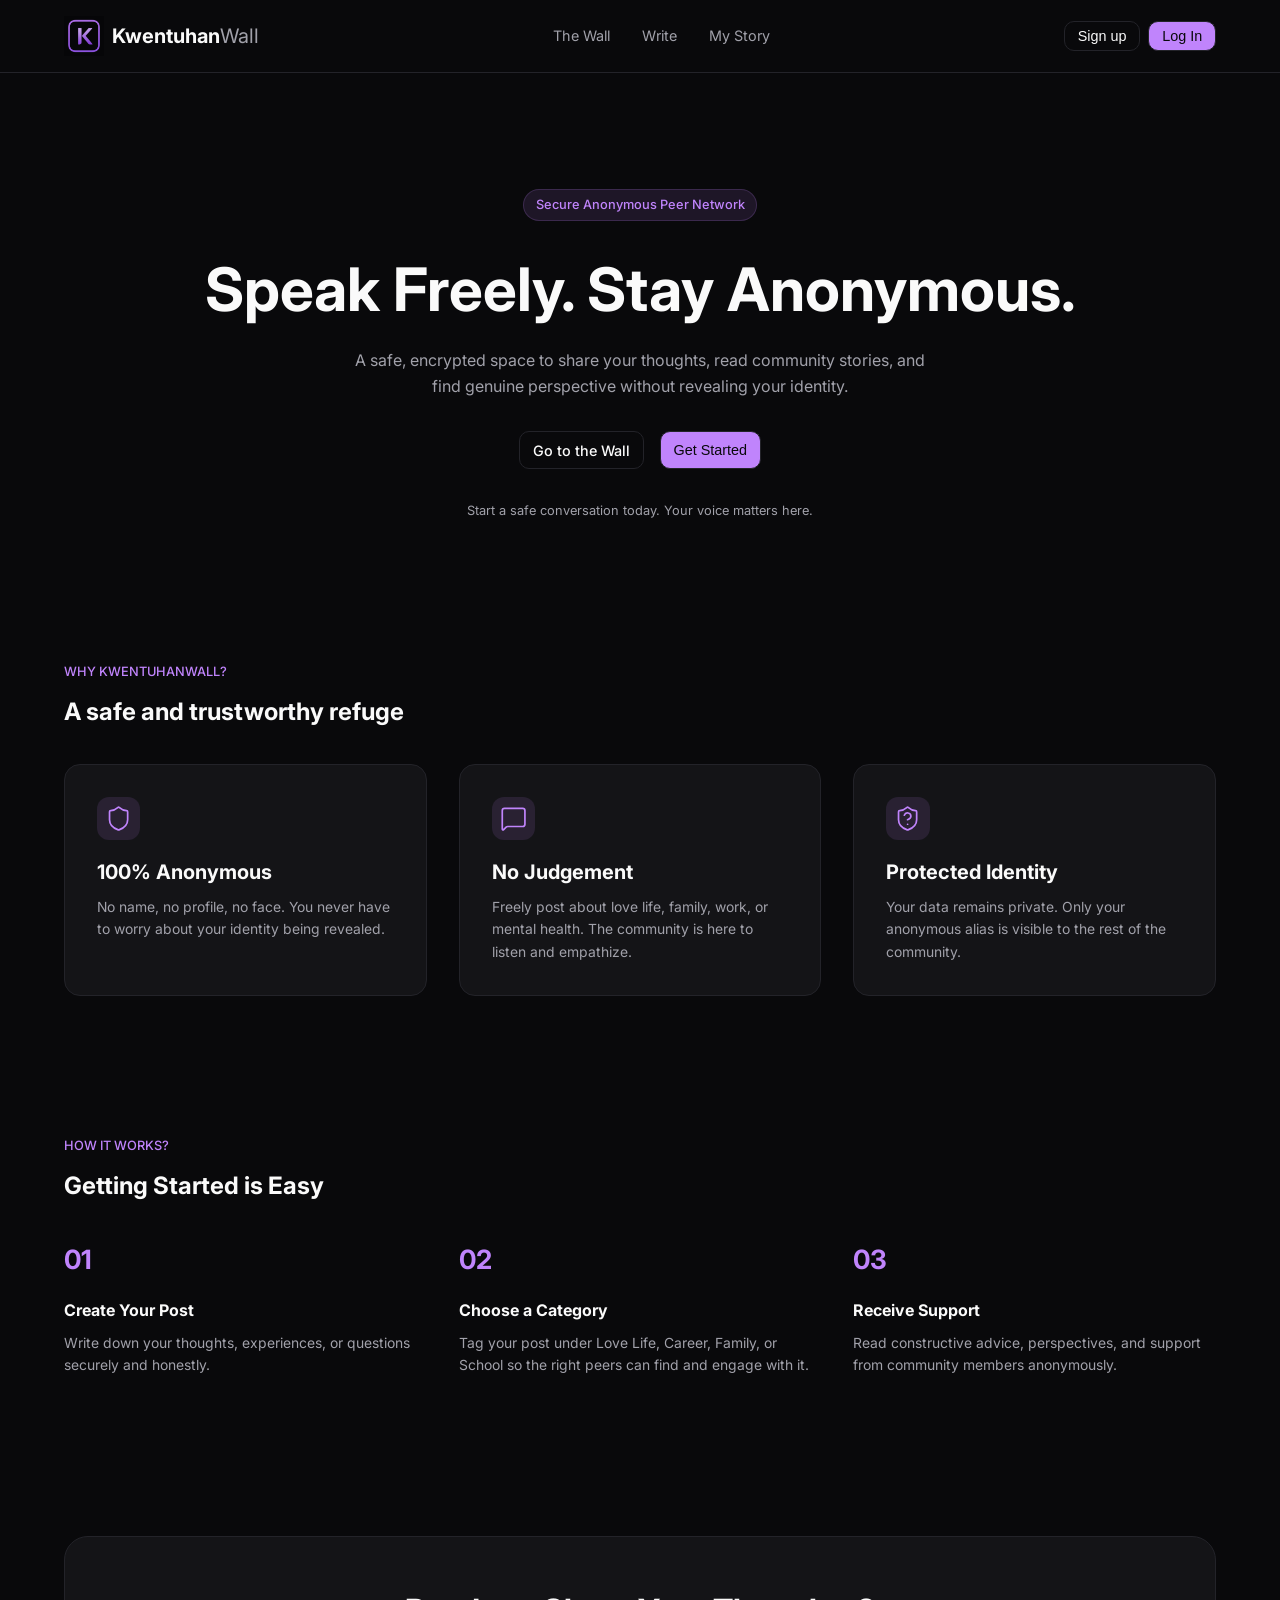
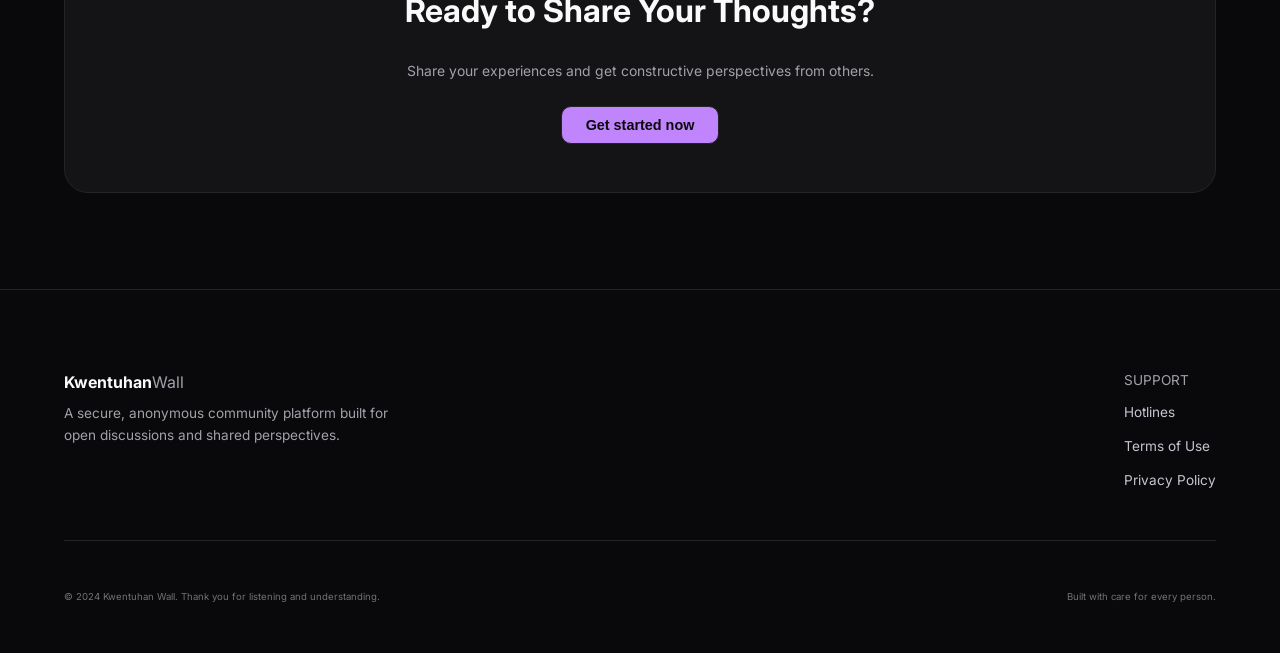
==== index.html @ 08601512 "Re-styling login social container" ====
<!DOCTYPE html>
<html lang="en">
<head>
    <meta charset="UTF-8">
    <meta name="viewport" content="width=device-width, initial-scale=1.0">
    <title>KwentuhanWall</title>
    <link rel="stylesheet" href="style.css">
    <link rel="preconnect" href="https://fonts.googleapis.com">
    <link rel="preconnect" href="https://fonts.gstatic.com" crossorigin>
    <link href="https://fonts.googleapis.com/css2?family=Inter:wght@400;700&display=swap" rel="stylesheet">
    <link rel5="stylesheet" href="https://cdnjs.cloudflare.com/ajax/libs/font-awesome/6.4.0/css/all.min.css">
</head>

<body>
    <header>

        <div class="Logo-name">
            <img src="Kwentuhanwall_logo.png" alt="KwentuhanWall Logo" class="logo">

            <h1 class="name">Kwentuhan<p class="lighten">Wall</p></h1>
        </div>

        <nav class="nav-links">
            <ul>
                <li><a href="thewall.html">The Wall</a></li>
                <li><a href="write.html">Write</a></li>
                <li><a href="mystory.html">My Story</a></li>
            </ul>
        </nav>

        <div class="signup_login">
            <button class="btn-signup" id="openSignupModal">Sign up</button>
            <button class="btn-login open-modal-btn" id="openLoginModal">Log In</button>
        </div>

    </header>

    <main>

        <article class="welcome-section">

            <div class="small-tagline">
                <p>Secure Anonymous Peer Network</p>
            </div>

            <div class="main-tagline">
                <h2>Speak Freely. Stay Anonymous.</h2>
            </div>

            <div class="subtitle">
                <p>A safe, encrypted space to share your thoughts, read community stories, and <br>find genuine perspective without revealing your identity.</p>
            </div>

            <div class="buttons">
                <a href="thewall.html" class="explore-btn">Go to the Wall</a>
                <button class="get-started-btn open-modal-btn" id="openGetStartedModal">Get Started</button>
            </div>

            <div class="sub-subtitle">
                <p>Start a safe conversation today. Your voice matters here.</p>
            </div>
        </article>

        <article class="why-section">

            <div class="why-title">
                <h3>WHY KWENTUHANWALL?</h3>
                <h4>A safe and trustworthy refuge</h4>
            </div>

            <div class="why-container">
                <div class="cards">
                    <div class="icon">
                        <svg xmlns="http://www.w3.org/2000/svg" width="36" height="36" viewBox="0 0 24 24" fill="none" stroke="#C084FC" stroke-width="1.5" stroke-linecap="round" stroke-linejoin="round" class="lucide lucide-shield-icon lucide-shield"><path d="M20 13c0 5-3.5 7.5-7.66 8.95a1 1 0 0 1-.67-.01C7.5 20.5 4 18 4 13V6a1 1 0 0 1 1-1c2 0 4.5-1.2 6.24-2.72a1.17 1.17 0 0 1 1.52 0C14.51 3.81 17 5 19 5a1 1 0 0 1 1 1z"/></svg>
                    </div>
                    <div class="content">
                        <h5>100% Anonymous</h5>
                        <p>No name, no profile, no face. You never have to worry about your identity being revealed.</p>
                    </div>
                </div>

                <div class="cards">
                    <div class="icon">
                        <svg xmlns="http://www.w3.org/2000/svg" width="36" height="36" viewBox="0 0 24 24" fill="none" stroke="#C084FC" stroke-width="1.5" stroke-linecap="round" stroke-linejoin="round" class="lucide lucide-message-square-icon lucide-message-square"><path d="M22 17a2 2 0 0 1-2 2H6.828a2 2 0 0 0-1.414.586l-2.202 2.202A.71.71 0 0 1 2 21.286V5a2 2 0 0 1 2-2h16a2 2 0 0 1 2 2z"/></svg>
                    </div>
                    <div class="content">
                        <h5>No Judgement</h5>
                        <p>Freely post about love life, family, work, or mental health. The community is here to listen and empathize.</p>
                    </div>
                </div>

                <div class="cards">
                    <div class="icon">
                        <svg xmlns="http://www.w3.org/2000/svg" width="36" height="36" viewBox="0 0 24 24" fill="none" stroke="#C084FC" stroke-width="1.5" stroke-linecap="round" stroke-linejoin="round" class="lucide lucide-shield-question-mark-icon lucide-shield-question-mark"><path d="M20 13c0 5-3.5 7.5-7.66 8.95a1 1 0 0 1-.67-.01C7.5 20.5 4 18 4 13V6a1 1 0 0 1 1-1c2 0 4.5-1.2 6.24-2.72a1.17 1.17 0 0 1 1.52 0C14.51 3.81 17 5 19 5a1 1 0 0 1 1 1z"/><path d="M9.1 9a3 3 0 0 1 5.82 1c0 2-3 3-3 3"/><path d="M12 17h.01"/></svg>
                    </div>
                    <div class="content">
                        <h5>Protected Identity</h5>
                        <p>Your data remains private. Only your anonymous alias is visible to the rest of the community.</p>
                    </div>
                </div>
            </div>
        </article>

        <article class="how-section">

            <div class="how-title">
                <h3>HOW IT WORKS?</h3>
                <h4>Getting Started is Easy</h4>
            </div>

            <div class="how-container">

                <div class="how-cards">
                    <div class="number">
                        <h5>01</h5>
                    </div>
                    <div class="content">
                        <h5>Create Your Post</h5>
                        <p>Write down your thoughts, experiences, or questions securely and honestly.</p>
                    </div>
                </div>

                <div class="how-cards">
                    <div class="number">
                        <h5>02</h5>
                    </div>
                    <div class="content">
                        <h5>Choose a Category</h5>
                        <p>Tag your post under Love Life, Career, Family, or School so the right peers can find and engage with it.</p>
                    </div>
                </div>

                <div class="how-cards">
                    <div class="number">
                        <h5>03</h5>
                    </div>
                    <div class="content">
                        <h5>Receive Support</h5>
                        <p>Read constructive advice, perspectives, and support from community members anonymously.</p>
                    </div>
                </div>

            </div>

        </article>

        <article class="ready-section">

            <div class="ready-container">
                <div class="ready-content">
                    <h4>Ready to Share Your Thoughts?</h4>

                    <p>Share your experiences and get constructive perspectives from others.</p>

                    <div class="start-btn">
                        <button class="get-started-now-btn open-modal-btn">Get started now</button>
                    </div>
                </div>
            </div>
        </article>

    </main>

    <footer>
        <div class="footer-container">
            <div class="top-content-footer">

                <div class="title-footer">
                    
                    <h5 class="name">Kwentuhan<p class="lighten">Wall</p></h5>
                    <p>A secure, anonymous community platform built for open discussions and shared perspectives.</p>

                </div>

                <div class="links-footer">

                    <p>SUPPORT</p>

                    <ul>
                        <li><a href="hotlines.html">Hotlines</a></li>
                        <li><a href="terms.html">Terms of Use</a></li>
                        <li><a href="privacy.html">Privacy Policy</a></li>
                    </ul>

                </div>
            </div>

            <div class="bottom-content-footer">
                <p>&copy; 2024 Kwentuhan Wall. Thank you for listening and understanding.</p>
                <p>Built with care for every person.</p>
            </div>

        </div>
    </footer>

    <!-- Login Modal -->
    <div class="modal-overlay" id="loginModal">
        <div class="modal-content">
            <button class="close-btn" id="closeModalBtn">&times;</button>

            <div class="top-content">
                <img src="Kwentuhanwall_logo.png" alt="KwentuhanWall Logo" class="kwentuhan-logo">
                <h4>Sign In to KwentuhanWall</h4>
                <p>Sign in securely to manage your posts and connect with peers.</p>
            </div>

            <div class="input-buttons">
                <div class="email">
                    <h5>EMAIL ADDRESS</h5>
                    <svg xmlns="http://www.w3.org/2000/svg" width="24" height="24" viewBox="0 0 24 24" fill="none" stroke="#52525B" stroke-width="2" stroke-linecap="round" stroke-linejoin="round" class="lucide lucide-mail-icon lucide-mail"><path d="m22 7-8.991 5.727a2 2 0 0 1-2.009 0L2 7"/><rect x="2" y="4" width="20" height="16" rx="2"/></svg>
                    <input type="email" name="Email address" id="emailInput" placeholder="example@gmail.com" required>
                </div>
            
                <div class="password">
                    <h5>PASSWORD</h5>
                    <svg xmlns="http://www.w3.org/2000/svg" width="24" height="24" viewBox="0 0 24 24" fill="none" stroke="#52525B" stroke-width="2" stroke-linecap="round" stroke-linejoin="round" class="lucide lucide-lock-keyhole-icon lucide-lock-keyhole"><circle cx="12" cy="16" r="1"/><rect x="3" y="10" width="18" height="12" rx="2"/><path d="M7 10V7a5 5 0 0 1 10 0v3"/></svg>
                    <input type="password" name="Password" id="passwordInput" placeholder="••••••••" required>
                
                    <button type="button" class="toggle-password" id="togglePasswordBtn" aria-label="Show password">
                        <svg id="eyeOffIcon" xmlns="http://www.w3.org/2000/svg" width="24" height="24" viewBox="0 0 24 24" fill="none" stroke="#52525B" stroke-width="2" stroke-linecap="round" stroke-linejoin="round" class="lucide lucide-eye-off-icon lucide-eye-off"><path d="M10.733 5.076a10.744 10.744 0 0 1 11.205 6.575 1 1 0 0 1 0 .696 10.747 10.747 0 0 1-1.444 2.49"/><path d="M14.084 14.158a3 3 0 0 1-4.242-4.242"/><path d="M17.479 17.499a10.75 10.75 0 0 1-15.417-5.151 1 1 0 0 1 0-.696 10.75 10.75 0 0 1 4.446-5.143"/><path d="m2 2 20 20"/></svg>
                    
                        <svg id="eyeIcon" xmlns="http://www.w3.org/2000/svg" width="24" height="24" viewBox="0 0 24 24" fill="none" stroke="#52525B" stroke-width="2" stroke-linecap="round" stroke-linejoin="round" class="lucide lucide-eye-icon lucide-eye"><path d="M2.062 12.348a1 1 0 0 1 0-.696 10.75 10.75 0 0 1 19.876 0 1 1 0 0 1 0 .696 10.75 10.75 0 0 1-19.876 0"/><circle cx="12" cy="12" r="3"/></svg>
                    </button>
                </div>

                <div class="forgot">
                    <a href="#" id="forgotPasswordLink">Forgot your password?</a>
                </div>
            </div>

            <div class="login-buttons">
                <div class="login_btn">
                    <a href="home.html" id="loginSubmitBtn">Log In</a>
                </div>

                <div class="divider">
                    <div class="line"></div>
                    <span class="or-text">or</span>
                    <div class="line"></div>
                </div>

                <div class="social-login-container">
                    <!-- Google login-->
                    <div class="google_btn">
                        <script src="https://accounts.google.com/gsi/client" async defer></script>
                        <div id="g_id_onload"
                            data-client-id="YOUR_GOOGLE_CLIENT_ID"
                            data-callback="handleCredentialResponse"
                            data-auto-prompt="false">
                        </div>
                        <div class="google-btn-wrapper">
                            <div class="g_id_signin"
                                data-type="standard"
                                data-shape="rectangular"
                                data-theme="outline"
                                data-text="sign_in_with"
                                data-size="large"
                                data-logo_alignment="left">
                            </div>
                        </div>
                    </div>
                    
                    <!-- FB login-->
                    <button class="fb-login-btn" id="fbLoginBtn">
                        <svg class="fb-icon" xmlns="http://www.w3.org/2000/svg" viewBox="0 0 24 24" width="18" height="18">
                            <path fill="#ffffff" d="M24 12.073c0-6.627-5.373-12-12-12s-12 5.373-12 12c0 5.99 4.388 10.954 10.125 11.854v-8.385H7.078v-3.47h3.047V9.43c0-3.007 1.792-4.669 4.533-4.669 1.312 0 2.686.235 2.686.235v2.953H15.83c-1.491 0-1.956.925-1.956 1.874v2.25h3.328l-.532 3.47h-2.796v8.385C19.612 23.027 24 18.062 24 12.073z"/>
                        </svg>
                        Sign in with Facebook
                    </button>
                </div>

                <div class="dont-have">
                    <p>Don't have an account?</p>
                    <a href="#" id="signUpLink">Sign up</a>
                </div>
            </div>

            <div class="footer">
                <div class="footer-content">
                    <svg xmlns="http://www.w3.org/2000/svg" width="24" height="24" viewBox="0 0 24 24" fill="none" stroke="#C084FC" stroke-width="2" stroke-linecap="round" stroke-linejoin="round" class="lucide lucide-shield-icon lucide-shield"><path d="M20 13c0 5-3.5 7.5-7.66 8.95a1 1 0 0 1-.67-.01C7.5 20.5 4 18 4 13V6a1 1 0 0 1 1-1c2 0 4.5-1.2 6.24-2.72a1.17 1.17 0 0 1 1.52 0C14.51 3.81 17 5 19 5a1 1 0 0 1 1 1z"/></svg>
                    <p>Secure and confidential login. Your real identity remains completely hidden.</p>
                </div>
            </div>
        </div>
    </div>
</body>

<script src="script.js"></script>
</html>
---- style.css ----
* {
    margin: 0;
    padding: 0;
    box-sizing: border-box;
    -webkit-tap-highlight-color: transparent;
}

body {
    font-family: Inter;
    background-color: #bfbfc7;
    color: #FAFAFA;
    line-height: 1.6;
}

header {
    background-color: #09090B;
    display: flex;
    justify-content: space-between;
    align-items: center;
    padding: 1rem 4rem;
    border-bottom: 1px solid #232329;

    /* Logo Styles */
    .Logo-name {
        display: flex;
        align-items: center;
        gap: 0.5rem;

        .logo {
            width: 40px;
            height: auto;
        }

        h1 {
            display: flex;
        }
        .name {
            font-size: 1.25rem;
            font-weight: 700;
            color: #FAFAFA;

            .lighten {
                color: #A1A1AA;
                font-weight: 400;
            }
        }
    }

    /* Navigation Styles */
    nav {
        ul {
            display: flex;
            gap: 2rem;
            list-style: none;

            li {
                a {
                    text-decoration: none;
                    color: #A1A1AA;
                    font-weight: 400;
                    font-size: 0.9rem;
                    transition: color 0.3s ease;

                    &:hover {
                        color: #ffffff;
                    }
                }
            }
        }
    }

    /* Signup/Login Button Styles */
    .signup_login {
        display: flex;
        gap: 0.5rem;

        .btn-signup {
            text-decoration: none;
            color: #FAFAFA;
            font-weight: 400;
            font-size: 0.9rem;
            background-color: #09090B;
            border: 1px solid #232329;
            padding: 0.4rem 0.8rem;
            border-radius: 10px;
            align-items: center;
            transition: background-color 0.3s ease, color 0.3s ease;

            &:hover {
                background-color: #23232976;
                color: #ffffff;
            }
        }

        .btn-login {
            text-decoration: none;
            color: #09090B;
            font-weight: 500;
            font-size: 0.9rem;
            background-color: #C084FC;
            border: 1px solid #232329;
            padding: 0.4rem 0.8rem;
            border-radius: 10px;
            transition: background-color 0.3s ease, color 0.3s ease;

            &:hover {
                background-color: #c084fccd;
            }
        }
    }

    /* Responsive Styles */
    @media (max-width: 768px) {
        flex-direction: row;
        align-items: center;
        justify-content: space-between;
        padding: 1.5rem 0.8rem;

        nav {
            ul {
                display: none;                
            }
        }

        .btn-signup {
            display: none;
        }
    }
}

main {
    background-color: #09090B;
    padding: 1rem 4rem;

    .welcome-section {
        display: flex;
        flex-direction: column;
        align-items: center;
        padding: 6.25rem 0 5rem 0;

        .small-tagline {
            font-size: 0.80rem;
            font-weight: 500;
            color: #C084FC;
            background-color: #c084fc1e;
            padding: 0.3rem 0.7rem;
            border-radius: 100px;
            border: 1px solid #c084fc2d;
            margin-bottom: 1.25rem;
        }

        .main-tagline {
            font-size: 2.5rem;
            font-weight: 700;
            color: #FAFAFA;
            text-align: center;
            margin-bottom: 0.7rem;
        }

        .subtitle {
            font-size: 1rem;
            font-weight: 400;
            color: #A1A1AA;
            text-align: center;
            margin-bottom: 2rem;
        }

        .buttons {
            display: flex;
            gap: 1rem;

            .explore-btn {
                text-decoration: none;
                color: #FAFAFA;
                font-weight: 500;
                font-size: 0.9rem;
                background-color: #09090B;
                border: 1px solid #232329;
                padding: 0.4rem 0.8rem;
                border-radius: 10px;
                align-items: center;
                transition: background-color 0.3s ease, color 0.3s ease;

                &:hover {
                    background-color: #23232976;
                    color: #ffffff;
                }
            }

            .get-started-btn {
                text-decoration: none;
                color: #09090B;
                font-weight: 500;
                font-size: 0.9rem;
                background-color: #C084FC;
                border: 1px solid #232329;
                padding: 0.4rem 0.8rem;
                border-radius: 10px;
                transition: background-color 0.3s ease, color 0.3s ease;

                &:hover {
                    background-color: #c084fccd;
                }
            }
        }

        .sub-subtitle {
            font-size: 0.8rem;
            font-weight: 400;
            color: #A1A1AA;
            text-align: center;
            margin-top: 2rem;
        }

        @media (max-width: 768px) {
        padding: 3rem 0rem;

        .main-tagline {
            font-size: 1.8rem; 
        }

        .subtitle {
            font-size: 0.9rem;
        }

        .buttons {
            flex-direction: column;
            width: 100%;
            
            .explore-btn, 
            .get-started-btn {
                width: 100%;
                text-align: center;
            }
        }
    }
    }

    .why-section {
        display: flex;
        flex-direction: column;
        gap: 2rem;
        padding: 3.75rem 0 5rem 0;

        .why-title {
            display: flex;
            flex-direction: column;
            align-items: flex-start;
            gap: 0.70rem;

            h3 {
                font-size: 0.80rem;
                font-weight: 500;
                color: #C084FC;
            }

            h4 {
                font-size: 1.5rem;
                font-weight: 700;
                color: #FAFAFA;
            }
        }

        .why-container {
            display: flex;
            flex-direction: row;
            gap: 2rem;

            .cards {
                display: flex;
                flex-direction: column;
                background-color: #141417;
                border: 1px solid #232329;
                padding: 2rem;
                border-radius: 16px;
                flex: 1;

                .icon {
                    width: 2.7rem;
                    height: auto;
                    margin-bottom: 1rem;
                    background-color: #c084fc1e;
                    display: flex;
                    align-items: center;
                    justify-content: center;
                    padding: 0.5rem;
                    border-radius: 12px;

                    svg {
                        width: 2rem;
                        height: auto;
                    }
                }
            }

            .cards:hover {
                border: 1px solid #c084fc4e;
            }

            .content {
                display: flex;
                flex-direction: column;
                gap: 0.5rem;

                h5 {
                    font-size: 1.25rem;
                    font-weight: 700;
                    color: #FAFAFA;
                }

                p {
                    font-size: 0.87rem;
                    font-weight: 400;
                    color: #A1A1AA;
                }
            }
        }

        @media (max-width: 768px) {
            padding: 2.5rem 0;

            .why-container {
                flex-direction: column;
                gap: 1.5rem;
            }
        }
    }

    .how-section {
        padding: 3.75rem 0 5rem 0;
        display: flex;
        flex-direction: column;
        gap: 2rem;

        .how-title {
            display: flex;
            flex-direction: column;
            align-items: flex-start;
            gap: 0.70rem;

            h3 {
                font-size: 0.80rem;
                font-weight: 500;
                color: #C084FC;
            }

            h4 {
                font-size: 1.5rem;
                font-weight: 700;
                color: #FAFAFA;
            }
        }

        .how-container {
            display: flex;
            flex-direction: row;
            gap: 2rem;

            .how-cards {
                display: flex;
                flex-direction: column;
                text-align: start;
                flex: 1;
                gap: 1rem;

                .number {
                    font-size: 2rem;
                    font-weight: 700;
                    color: #C084FC;
                    margin-bottom: 0.1rem;
                    text-align: start;
                }

                .content {
                    display: flex;
                    flex-direction: column;
                    gap: 0.5rem;
                    text-align: start;

                    h5 {
                        font-size: 1rem;
                        font-weight: 700;
                        color: #FAFAFA;
                    }

                    p {
                        font-size: 0.87rem;
                        font-weight: 400;
                        color: #A1A1AA;
                    }
                }
            }
        }

        @media (max-width: 768px) {
            padding: 2.5rem 0;

            .how-container {
                flex-direction: column;
                gap: 1.5rem;

                .how-cards {
                    border-bottom: 1px solid #232329;
                    padding-bottom: 1rem;
                }
            }
        }
    }

    .ready-section {
        padding: 5rem 0 5rem 0;

        .ready-container {
            background-color: #141417;
            padding: 3rem;
            border: 1px solid #232329;
            border-radius: 24px;

            .ready-content {
                display: flex;
                flex-direction: column;
                gap: 1.5rem;
                align-items: center;
                justify-content: center;

                h4 {
                    font-size: 2rem;
                    font-weight: 700;
                    color: #FAFAFA;
                }

                p {
                    font-size: 0.87rem;
                    font-weight: 400;
                    color: #A1A1AA;
                    text-align: center;
                }

                .get-started-now-btn {
                    text-decoration: none;
                    color: #09090B;
                    font-weight: 550;
                    font-size: 0.9rem;
                    background-color: #C084FC;
                    border: 1px solid #232329;
                    padding: 0.6rem 1.5rem;
                    border-radius: 10px;
                    transition: background-color 0.3s ease, color 0.3s ease;

                    &:hover {
                        background-color: #c084fccd;
                    }
                }
            }
        }

        @media (max-width: 768px) {
            padding: 2rem 0;

            .ready-container {
                padding: 2rem;
                text-align: center;

                .ready-content {
                    h4 {
                        font-size: 1.5rem;
                    }

                    p {
                        font-size: 0.8rem;
                    }
                }
            }
        }
    }

    @media (max-width: 768px) {
        padding: 2rem 2rem;
    }
}

footer {
    background-color: #09090B;
    padding: 5rem 4rem 3rem 4rem;
    border-top: 1px solid #232329;

    .footer-container {
        display: flex;
        flex-direction: column;
        gap: 3rem;

        .top-content-footer {
            display: flex;
            flex-direction: row;
            justify-content: space-between;
            align-items: top;
            border-bottom: 1px solid #232329;
            padding: 0 0 3rem 0;

            .title-footer {
                display: flex;
                flex-direction: column;
                gap: 0.5rem;
                width: 30%;

                h5 {
                    font-size: 1rem;
                    font-weight: 700;
                    color: #FAFAFA;
                    display: flex;

                    p {
                        font-size: 1rem;
                        font-weight: 400;
                        color: #A1A1AA;
                    }
                }

                p {
                    color: #A1A1AA;
                    font-size: 0.85rem;
                }
            }

            .links-footer {
                display: flex;
                flex-direction: column;
                gap: 0.5rem;
                align-items: start;

                p {
                    color: #A1A1AA;
                    font-size: 0.85rem;
                    font-weight: 400;
                }

                ul {
                    display: flex;
                    flex-direction: column;
                    gap: 0.5rem;
                    list-style: none;

                    li {
                        a {
                            text-decoration: none;
                            color: #c5c5d2;
                            font-size: 0.85rem;
                        }
                    }
                }
            }
        }

        .bottom-content-footer {
            display: flex;
            flex-direction: row;
            justify-content: space-between;

            p {
                color: #a1a1aaae;
                font-size: 0.60rem;
            }
        }

        @media (max-width: 768px) {
            .top-content-footer {
                display: flex;
                flex-direction: column;
                gap: 2rem;

                .title-footer {
                    width: 100%;
                }
            }

            .bottom-content-footer {
                display: flex;
                flex-direction: column;
                align-items: center;
                gap: 8px;

                p {
                    align-items: center;
                    font-size: 0.50rem;
                }
            }
        }
    }

    @media (max-width: 768px) {
        padding: 3rem 2rem;
    }
}

/* Modal Overlay Background */
.modal-overlay {
    position: fixed;
    top: 0;
    left: 0;
    width: 100%;
    height: 100%;
    background-color: rgba(0, 0, 0, 0.75);
    display: none;
    justify-content: center;
    align-items: center;
    z-index: 1000;
    font-family: 'Inter', sans-serif, system-ui;
    padding: 16px;
    box-sizing: border-box;
}

/* Main Modal Content Box */
.modal-content {
    background-color: #121214;
    border: 1px solid #27272a;
    width: 100%;
    max-width: 440px;
    padding: 32px;
    border-radius: 16px;
    position: relative;
    box-shadow: 0 20px 25px -5px rgba(0, 0, 0, 0.5), 0 10px 10px -5px rgba(0, 0, 0, 0.4);
    color: #f4f4f5;
    box-sizing: border-box;
    max-height: 95vh;
    overflow-y: auto;
}

/* Close Button */
.close-btn {
    position: absolute;
    top: 20px;
    right: 20px;
    background: transparent;
    border: none;
    color: #a1a1aa;
    font-size: 24px;
    cursor: pointer;
    transition: color 0.2s ease;
}

.close-btn:hover {
    color: #ffffff;
}

/* Top Content (Logo & Headings) */
.top-content {
    text-align: center;
    margin-bottom: 24px;
}

.kwentuhan-logo {
    width: 48px;
    height: 48px;
    object-fit: contain;
    margin-bottom: 16px;
    border-radius: 10px;
}

.top-content h4 {
    font-size: 20px;
    font-weight: 600;
    color: #ffffff;
    margin-bottom: 8px;
}

.top-content p {
    font-size: 14px;
    color: #a1a1aa;
    line-height: 1.5;
}

/* Input Fields Section */
.input-buttons {
    display: flex;
    flex-direction: column;
    gap: 16px;
}

.email, .password {
    position: relative;
    display: flex;
    flex-direction: column;
    gap: 6px;
}

.email h5, .password h5 {
    font-size: 11px;
    font-weight: 600;
    letter-spacing: 0.05em;
    color: #a1a1aa;
}

.email svg, .password svg.lucide-lock-keyhole {
    position: absolute;
    left: 14px;
    top: 35px;
    width: 18px;
    height: 18px;
    color: #71717a;
}

.email input, .password input {
    width: 100%;
    background-color: #18181b;
    border: 1px solid #27272a;
    border-radius: 8px;
    padding: 12px 14px 12px 42px;
    font-size: 14px;
    color: #ffffff;
    outline: none;
    transition: border-color 0.2s ease; 
    box-sizing: border-box; 
}

.email input:focus, .password input:focus {
    border-color: #a855f7;
    box-shadow: 0 0 0 2px rgba(168, 85, 247, 0.2);
}

.email input::placeholder, .password input::placeholder {
    color: #52525b;
}

/* Toggle Password Visibility Button */
.toggle-password {
    position: absolute;
    right: 14px;
    top: 33px;
    background: transparent;
    border: none;
    cursor: pointer;
    color: #71717a;
    display: flex;
    align-items: center;
}

.toggle-password svg {
    width: 18px;
    height: 18px;
}

.lucide-eye {
    display: none;
}

/* Forgot Password Link */
.forgot {
    text-align: right;
    margin-top: -4px;
}

.forgot a {
    font-size: 13px;
    color: #c084fc;
    text-decoration: none;
    transition: color 0.2s ease;
}

.forgot a:hover {
    text-decoration: underline;
    color: #d8b4fe;
}

/* Login Buttons & Actions */
.login-buttons {
    margin-top: 24px;
    display: flex;
    flex-direction: column;
    gap: 16px;
}

.login_btn a {
    display: block;
    width: 100%;
    background: linear-gradient(135deg, #a855f7, #9333ea);
    color: #ffffff;
    text-align: center;
    padding: 12px;
    border-radius: 8px;
    font-weight: 600;
    font-size: 14px;
    text-decoration: none;
    transition: opacity 0.2s ease;
    box-sizing: border-box;
}

.login_btn a:hover {
    opacity: 0.9;
}

/* Divider Styling */
.divider {
    display: flex;
    align-items: center;
    gap: 12px;
    color: #52525b;
    font-size: 13px;
}

.line {
    flex: 1;
    height: 1px;
    background-color: #27272a;
}

/* Social Login Container */
.social-login-container {
    display: flex;
    gap: 10px;
    align-items: center;
    width: 100%;
    margin-top: 15px;
    margin-bottom: 15px;
    box-sizing: border-box;
}

.google_btn {
    display: flex;
    justify-content: center;
    width: 100%;
}

.google-btn-wrapper {
    width: 100% !important;
    max-width: 100% !important;
    display: flex !important;
    justify-content: center !important;
}

.g_id_signin {
    width: 100% !important;
}

.g_id_signin iframe {
    width: 100% !important;
}

.fb-login-btn {
    display: flex;
    align-items: center;
    justify-content: center;
    gap: 8px;
    width: 100% !important;
    height: 40px; 
    background-color: #1877f2;
    color: #ffffff;
    border: none;
    border-radius: 4px; 
    font-size: 14px;
    font-weight: 500;
    cursor: pointer;
    box-sizing: border-box;
}

.fb-login-btn:hover {
    background-color: #165fe5;
}

.fb-icon {
    width: 16px;
    height: 16px;
    fill: #ffffff;
    flex-shrink: 0;
}

/* Responsive para sa Mobile */
@media screen and (max-width: 576px) {
    .social-login-container {
        flex-direction: column !important;
        gap: 12px;
        width: 100% !important;
    }

    .social-login-container > * {
        width: 100% !important;
    }

    .google_btn, 
    .google-btn-wrapper, 
    .g_id_signin {
        width: 100% !important;
    }

    .fb-login-btn {
        width: 100% !important;
    }
}

/* Don't have an account text */
.dont-have {
    display: flex;
    justify-content: center;
    align-items: center;
    gap: 6px;
    font-size: 13px;
    color: #a1a1aa;
    margin-top: 4px;
}

.dont-have a {
    color: #c084fc;
    text-decoration: none;
    font-weight: 500;
}

.dont-have a:hover {
    text-decoration: underline;
}

/* Footer Security container */
.footer {
    margin-top: 24px;
    border-top: 1px solid #27272a;
    padding-top: 16px;
}

.footer-content {
    display: flex;
    align-items: flex-start;
    gap: 10px;
    background-color: #18181b;
    border: 1px solid #27272a;
    padding: 12px;
    border-radius: 8px;
}

.footer-content svg {
    flex-shrink: 0;
    width: 18px;
    height: 18px;
    margin-top: 7px;
}

.footer-content p {
    font-size: 12px;
    color: #a1a1aa;
    line-height: 1.4;
    margin: 0;
}

/* Media Queries para sa Mobile Modal Container */
@media screen and (max-width: 576px) {
    .modal-overlay {
        padding: 12px; 
    }

    .modal-content {
        width: 100% !important;
        max-width: 100% !important;
        margin: 0 auto;
        padding: 24px 20px;
    }
}
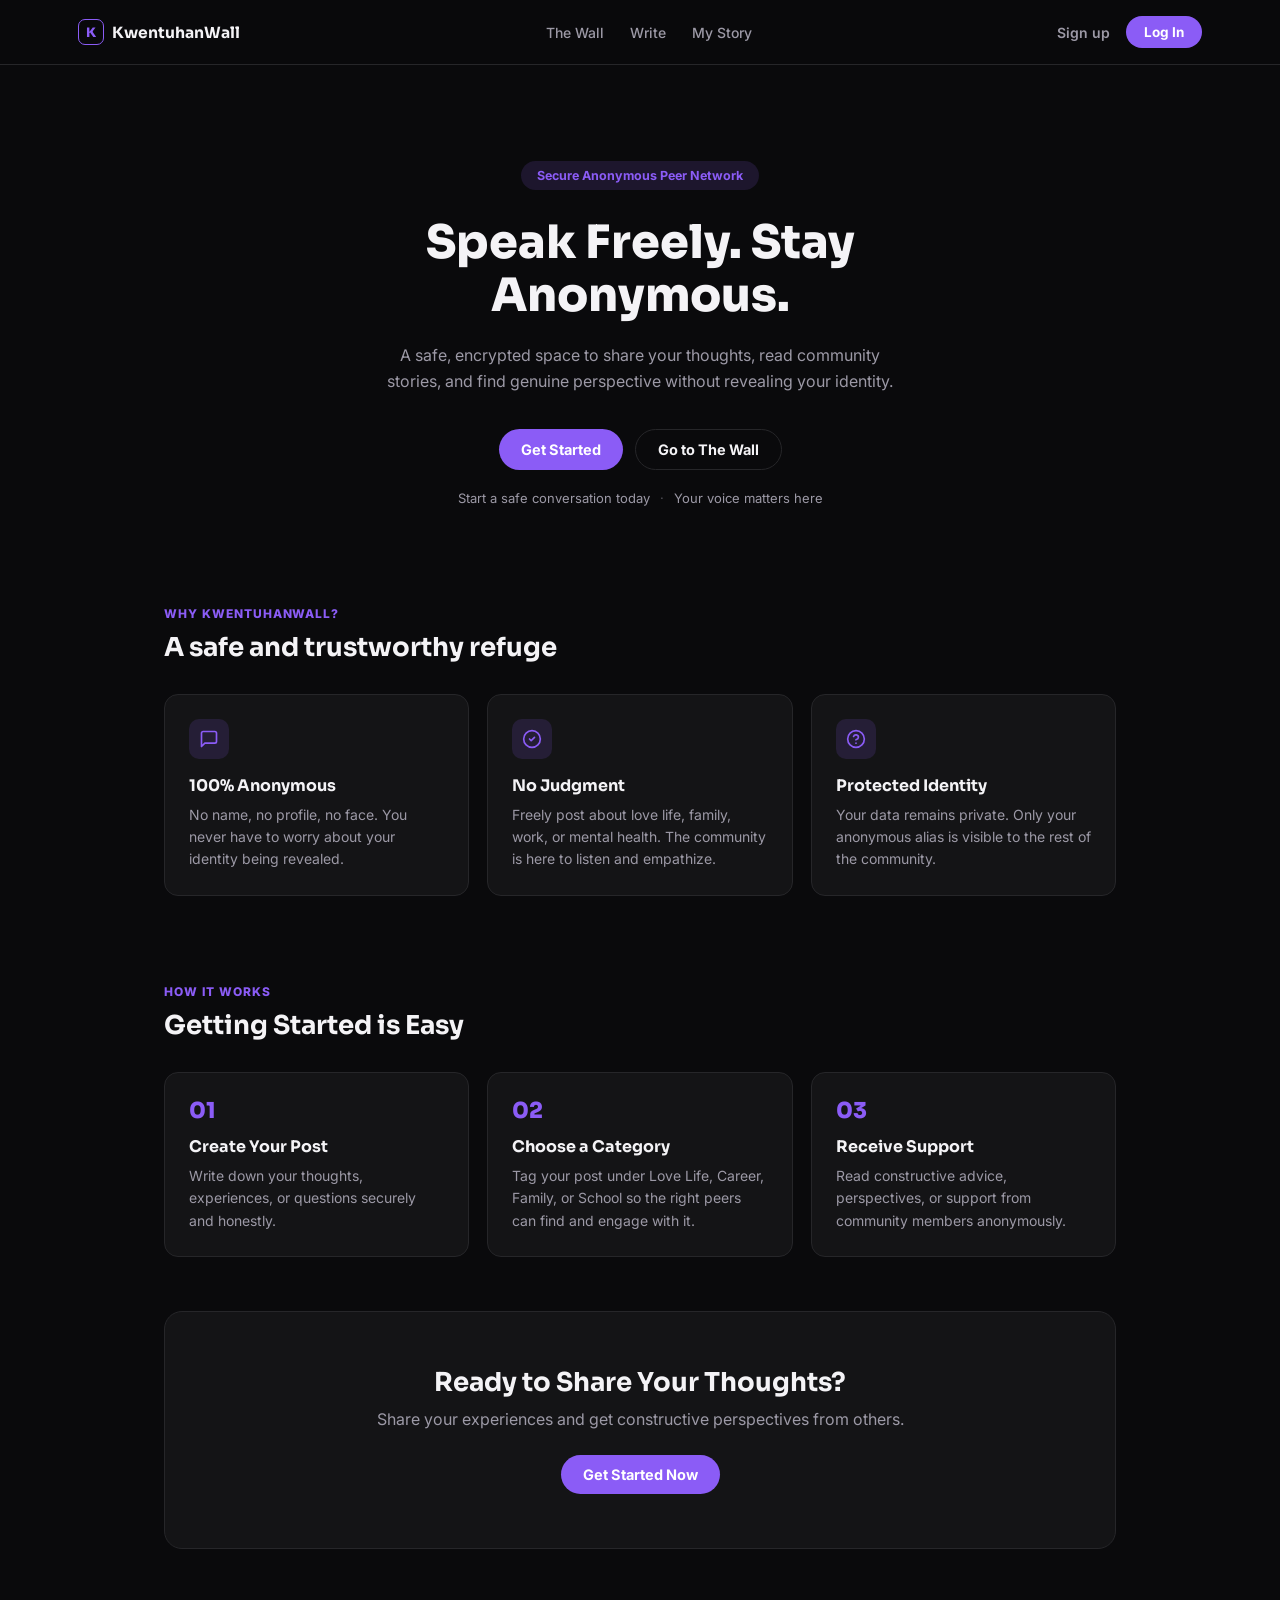
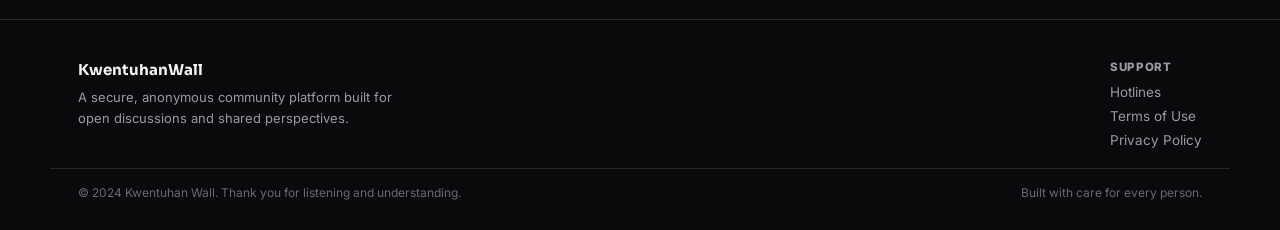
==== commit 2b531bcd: "new design" ====
--- a/index.html
+++ b/index.html
@@ -1,289 +1,147 @@
 <!DOCTYPE html>
 <html lang="en">
 <head>
-    <meta charset="UTF-8">
-    <meta name="viewport" content="width=device-width, initial-scale=1.0">
-    <title>KwentuhanWall</title>
-    <link rel="stylesheet" href="style.css">
-    <link rel="preconnect" href="https://fonts.googleapis.com">
-    <link rel="preconnect" href="https://fonts.gstatic.com" crossorigin>
-    <link href="https://fonts.googleapis.com/css2?family=Inter:wght@400;700&display=swap" rel="stylesheet">
-    <link rel5="stylesheet" href="https://cdnjs.cloudflare.com/ajax/libs/font-awesome/6.4.0/css/all.min.css">
+<meta charset="UTF-8" />
+<meta name="viewport" content="width=device-width, initial-scale=1.0" />
+<title>KwentuhanWall — Speak Freely. Stay Anonymous.</title>
+<link rel="stylesheet" href="style.css" />
+<link rel="preconnect" href="https://fonts.googleapis.com">
+<link href="https://fonts.googleapis.com/css2?family=Sora:wght@400;600;700;800&family=Inter:wght@400;500;600&display=swap" rel="stylesheet">
 </head>
+<body class="kw">
 
-<body>
-    <header>
+  <header class="kw-nav">
+    <div class="kw-nav-inner">
+      <div class="kw-logo">
+        <span class="kw-logo-mark">K</span>
+        <span>KwentuhanWall</span>
+      </div>
 
-        <div class="Logo-name">
-            <img src="Kwentuhanwall_logo.png" alt="KwentuhanWall Logo" class="logo">
+      <nav class="kw-nav-links">
+        <a href="#wall">The Wall</a>
+        <a href="#write">Write</a>
+        <a href="#mystory">My Story</a>
+      </nav>
 
-            <h1 class="name">Kwentuhan<p class="lighten">Wall</p></h1>
+      <div class="kw-nav-actions">
+        <a class="kw-textlink" href="#signup">Sign up</a>
+        <button class="kw-btn kw-btn-primary kw-btn-sm">Log In</button>
+      </div>
+
+      <button class="kw-burger" id="burgerBtn" aria-label="Menu" aria-expanded="false">
+        <svg id="iconMenu" width="22" height="22" viewBox="0 0 24 24" fill="none" stroke="currentColor" stroke-width="2" stroke-linecap="round" stroke-linejoin="round"><line x1="4" y1="7" x2="20" y2="7"/><line x1="4" y1="12" x2="20" y2="12"/><line x1="4" y1="17" x2="20" y2="17"/></svg>
+        <svg id="iconClose" width="22" height="22" viewBox="0 0 24 24" fill="none" stroke="currentColor" stroke-width="2" stroke-linecap="round" stroke-linejoin="round" style="display:none"><line x1="18" y1="6" x2="6" y2="18"/><line x1="6" y1="6" x2="18" y2="18"/></svg>
+      </button>
+    </div>
+
+    <div class="kw-mobile-menu" id="mobileMenu" hidden>
+      <a href="#wall">The Wall</a>
+      <a href="#write">Write</a>
+      <a href="#mystory">My Story</a>
+      <div class="kw-mobile-actions">
+        <button class="kw-btn kw-btn-outline" style="width:100%">Sign up</button>
+        <button class="kw-btn kw-btn-primary" style="width:100%">Log In</button>
+      </div>
+    </div>
+  </header>
+
+  <main>
+    <section class="kw-hero">
+      <span class="kw-pill">Secure Anonymous Peer Network</span>
+      <h1>Speak Freely. Stay Anonymous.</h1>
+      <p class="kw-hero-sub">
+        A safe, encrypted space to share your thoughts, read community stories, and find genuine
+        perspective without revealing your identity.
+      </p>
+      <div class="kw-hero-actions">
+        <button class="kw-btn kw-btn-primary">Get Started</button>
+        <button class="kw-btn kw-btn-outline">Go to The Wall</button>
+      </div>
+      <div class="kw-hero-meta">
+        <span>Start a safe conversation today</span>
+        <span class="kw-meta-dot">·</span>
+        <span>Your voice matters here</span>
+      </div>
+    </section>
+
+    <section class="kw-section">
+      <span class="kw-eyebrow">WHY KWENTUHANWALL?</span>
+      <h2>A safe and trustworthy refuge</h2>
+      <div class="kw-grid-3">
+        <div class="kw-card">
+          <div class="kw-card-icon">
+            <svg width="20" height="20" viewBox="0 0 24 24" fill="none" stroke="currentColor" stroke-width="2" stroke-linecap="round" stroke-linejoin="round"><path d="M21 15a2 2 0 0 1-2 2H7l-4 4V5a2 2 0 0 1 2-2h14a2 2 0 0 1 2 2z"/></svg>
+          </div>
+          <h3>100% Anonymous</h3>
+          <p>No name, no profile, no face. You never have to worry about your identity being revealed.</p>
         </div>
+        <div class="kw-card">
+          <div class="kw-card-icon">
+            <svg width="20" height="20" viewBox="0 0 24 24" fill="none" stroke="currentColor" stroke-width="2" stroke-linecap="round" stroke-linejoin="round"><path d="M9 12l2 2 4-4"/><circle cx="12" cy="12" r="10"/></svg>
+          </div>
+          <h3>No Judgment</h3>
+          <p>Freely post about love life, family, work, or mental health. The community is here to listen and empathize.</p>
+        </div>
+        <div class="kw-card">
+          <div class="kw-card-icon">
+            <svg width="20" height="20" viewBox="0 0 24 24" fill="none" stroke="currentColor" stroke-width="2" stroke-linecap="round" stroke-linejoin="round"><circle cx="12" cy="12" r="10"/><path d="M9.09 9a3 3 0 0 1 5.83 1c0 2-3 3-3 3"/><line x1="12" y1="17" x2="12.01" y2="17"/></svg>
+          </div>
+          <h3>Protected Identity</h3>
+          <p>Your data remains private. Only your anonymous alias is visible to the rest of the community.</p>
+        </div>
+      </div>
+    </section>
 
-        <nav class="nav-links">
-            <ul>
-                <li><a href="thewall.html">The Wall</a></li>
-                <li><a href="write.html">Write</a></li>
-                <li><a href="mystory.html">My Story</a></li>
-            </ul>
-        </nav>
+    <section class="kw-section">
+      <span class="kw-eyebrow">HOW IT WORKS</span>
+      <h2>Getting Started is Easy</h2>
+      <div class="kw-grid-3">
+        <div class="kw-card">
+          <div class="kw-step-num">01</div>
+          <h3>Create Your Post</h3>
+          <p>Write down your thoughts, experiences, or questions securely and honestly.</p>
+        </div>
+        <div class="kw-card">
+          <div class="kw-step-num">02</div>
+          <h3>Choose a Category</h3>
+          <p>Tag your post under Love Life, Career, Family, or School so the right peers can find and engage with it.</p>
+        </div>
+        <div class="kw-card">
+          <div class="kw-step-num">03</div>
+          <h3>Receive Support</h3>
+          <p>Read constructive advice, perspectives, or support from community members anonymously.</p>
+        </div>
+      </div>
+    </section>
 
-        <div class="signup_login">
-            <button class="btn-signup" id="openSignupModal">Sign up</button>
-            <button class="btn-login open-modal-btn" id="openLoginModal">Log In</button>
-        </div>
+    <section class="kw-cta-wrap">
+      <div class="kw-cta">
+        <h2>Ready to Share Your Thoughts?</h2>
+        <p>Share your experiences and get constructive perspectives from others.</p>
+        <button class="kw-btn kw-btn-primary">Get Started Now</button>
+      </div>
+    </section>
+  </main>
 
-    </header>
+  <footer class="kw-footer">
+    <div class="kw-footer-inner">
+      <div>
+        <div class="kw-footer-brand">KwentuhanWall</div>
+        <p>A secure, anonymous community platform built for open discussions and shared perspectives.</p>
+      </div>
+      <div class="kw-footer-links">
+        <span class="kw-footer-head">SUPPORT</span>
+        <a href="#hotlines">Hotlines</a>
+        <a href="#terms">Terms of Use</a>
+        <a href="#privacy">Privacy Policy</a>
+      </div>
+    </div>
+    <div class="kw-footer-bottom">
+      <span>© 2024 Kwentuhan Wall. Thank you for listening and understanding.</span>
+      <span>Built with care for every person.</span>
+    </div>
+  </footer>
 
-    <main>
-
-        <article class="welcome-section">
-
-            <div class="small-tagline">
-                <p>Secure Anonymous Peer Network</p>
-            </div>
-
-            <div class="main-tagline">
-                <h2>Speak Freely. Stay Anonymous.</h2>
-            </div>
-
-            <div class="subtitle">
-                <p>A safe, encrypted space to share your thoughts, read community stories, and <br>find genuine perspective without revealing your identity.</p>
-            </div>
-
-            <div class="buttons">
-                <a href="thewall.html" class="explore-btn">Go to the Wall</a>
-                <button class="get-started-btn open-modal-btn" id="openGetStartedModal">Get Started</button>
-            </div>
-
-            <div class="sub-subtitle">
-                <p>Start a safe conversation today. Your voice matters here.</p>
-            </div>
-        </article>
-
-        <article class="why-section">
-
-            <div class="why-title">
-                <h3>WHY KWENTUHANWALL?</h3>
-                <h4>A safe and trustworthy refuge</h4>
-            </div>
-
-            <div class="why-container">
-                <div class="cards">
-                    <div class="icon">
-                        <svg xmlns="http://www.w3.org/2000/svg" width="36" height="36" viewBox="0 0 24 24" fill="none" stroke="#C084FC" stroke-width="1.5" stroke-linecap="round" stroke-linejoin="round" class="lucide lucide-shield-icon lucide-shield"><path d="M20 13c0 5-3.5 7.5-7.66 8.95a1 1 0 0 1-.67-.01C7.5 20.5 4 18 4 13V6a1 1 0 0 1 1-1c2 0 4.5-1.2 6.24-2.72a1.17 1.17 0 0 1 1.52 0C14.51 3.81 17 5 19 5a1 1 0 0 1 1 1z"/></svg>
-                    </div>
-                    <div class="content">
-                        <h5>100% Anonymous</h5>
-                        <p>No name, no profile, no face. You never have to worry about your identity being revealed.</p>
-                    </div>
-                </div>
-
-                <div class="cards">
-                    <div class="icon">
-                        <svg xmlns="http://www.w3.org/2000/svg" width="36" height="36" viewBox="0 0 24 24" fill="none" stroke="#C084FC" stroke-width="1.5" stroke-linecap="round" stroke-linejoin="round" class="lucide lucide-message-square-icon lucide-message-square"><path d="M22 17a2 2 0 0 1-2 2H6.828a2 2 0 0 0-1.414.586l-2.202 2.202A.71.71 0 0 1 2 21.286V5a2 2 0 0 1 2-2h16a2 2 0 0 1 2 2z"/></svg>
-                    </div>
-                    <div class="content">
-                        <h5>No Judgement</h5>
-                        <p>Freely post about love life, family, work, or mental health. The community is here to listen and empathize.</p>
-                    </div>
-                </div>
-
-                <div class="cards">
-                    <div class="icon">
-                        <svg xmlns="http://www.w3.org/2000/svg" width="36" height="36" viewBox="0 0 24 24" fill="none" stroke="#C084FC" stroke-width="1.5" stroke-linecap="round" stroke-linejoin="round" class="lucide lucide-shield-question-mark-icon lucide-shield-question-mark"><path d="M20 13c0 5-3.5 7.5-7.66 8.95a1 1 0 0 1-.67-.01C7.5 20.5 4 18 4 13V6a1 1 0 0 1 1-1c2 0 4.5-1.2 6.24-2.72a1.17 1.17 0 0 1 1.52 0C14.51 3.81 17 5 19 5a1 1 0 0 1 1 1z"/><path d="M9.1 9a3 3 0 0 1 5.82 1c0 2-3 3-3 3"/><path d="M12 17h.01"/></svg>
-                    </div>
-                    <div class="content">
-                        <h5>Protected Identity</h5>
-                        <p>Your data remains private. Only your anonymous alias is visible to the rest of the community.</p>
-                    </div>
-                </div>
-            </div>
-        </article>
-
-        <article class="how-section">
-
-            <div class="how-title">
-                <h3>HOW IT WORKS?</h3>
-                <h4>Getting Started is Easy</h4>
-            </div>
-
-            <div class="how-container">
-
-                <div class="how-cards">
-                    <div class="number">
-                        <h5>01</h5>
-                    </div>
-                    <div class="content">
-                        <h5>Create Your Post</h5>
-                        <p>Write down your thoughts, experiences, or questions securely and honestly.</p>
-                    </div>
-                </div>
-
-                <div class="how-cards">
-                    <div class="number">
-                        <h5>02</h5>
-                    </div>
-                    <div class="content">
-                        <h5>Choose a Category</h5>
-                        <p>Tag your post under Love Life, Career, Family, or School so the right peers can find and engage with it.</p>
-                    </div>
-                </div>
-
-                <div class="how-cards">
-                    <div class="number">
-                        <h5>03</h5>
-                    </div>
-                    <div class="content">
-                        <h5>Receive Support</h5>
-                        <p>Read constructive advice, perspectives, and support from community members anonymously.</p>
-                    </div>
-                </div>
-
-            </div>
-
-        </article>
-
-        <article class="ready-section">
-
-            <div class="ready-container">
-                <div class="ready-content">
-                    <h4>Ready to Share Your Thoughts?</h4>
-
-                    <p>Share your experiences and get constructive perspectives from others.</p>
-
-                    <div class="start-btn">
-                        <button class="get-started-now-btn open-modal-btn">Get started now</button>
-                    </div>
-                </div>
-            </div>
-        </article>
-
-    </main>
-
-    <footer>
-        <div class="footer-container">
-            <div class="top-content-footer">
-
-                <div class="title-footer">
-                    
-                    <h5 class="name">Kwentuhan<p class="lighten">Wall</p></h5>
-                    <p>A secure, anonymous community platform built for open discussions and shared perspectives.</p>
-
-                </div>
-
-                <div class="links-footer">
-
-                    <p>SUPPORT</p>
-
-                    <ul>
-                        <li><a href="hotlines.html">Hotlines</a></li>
-                        <li><a href="terms.html">Terms of Use</a></li>
-                        <li><a href="privacy.html">Privacy Policy</a></li>
-                    </ul>
-
-                </div>
-            </div>
-
-            <div class="bottom-content-footer">
-                <p>&copy; 2024 Kwentuhan Wall. Thank you for listening and understanding.</p>
-                <p>Built with care for every person.</p>
-            </div>
-
-        </div>
-    </footer>
-
-    <!-- Login Modal -->
-    <div class="modal-overlay" id="loginModal">
-        <div class="modal-content">
-            <button class="close-btn" id="closeModalBtn">&times;</button>
-
-            <div class="top-content">
-                <img src="Kwentuhanwall_logo.png" alt="KwentuhanWall Logo" class="kwentuhan-logo">
-                <h4>Sign In to KwentuhanWall</h4>
-                <p>Sign in securely to manage your posts and connect with peers.</p>
-            </div>
-
-            <div class="input-buttons">
-                <div class="email">
-                    <h5>EMAIL ADDRESS</h5>
-                    <svg xmlns="http://www.w3.org/2000/svg" width="24" height="24" viewBox="0 0 24 24" fill="none" stroke="#52525B" stroke-width="2" stroke-linecap="round" stroke-linejoin="round" class="lucide lucide-mail-icon lucide-mail"><path d="m22 7-8.991 5.727a2 2 0 0 1-2.009 0L2 7"/><rect x="2" y="4" width="20" height="16" rx="2"/></svg>
-                    <input type="email" name="Email address" id="emailInput" placeholder="example@gmail.com" required>
-                </div>
-            
-                <div class="password">
-                    <h5>PASSWORD</h5>
-                    <svg xmlns="http://www.w3.org/2000/svg" width="24" height="24" viewBox="0 0 24 24" fill="none" stroke="#52525B" stroke-width="2" stroke-linecap="round" stroke-linejoin="round" class="lucide lucide-lock-keyhole-icon lucide-lock-keyhole"><circle cx="12" cy="16" r="1"/><rect x="3" y="10" width="18" height="12" rx="2"/><path d="M7 10V7a5 5 0 0 1 10 0v3"/></svg>
-                    <input type="password" name="Password" id="passwordInput" placeholder="••••••••" required>
-                
-                    <button type="button" class="toggle-password" id="togglePasswordBtn" aria-label="Show password">
-                        <svg id="eyeOffIcon" xmlns="http://www.w3.org/2000/svg" width="24" height="24" viewBox="0 0 24 24" fill="none" stroke="#52525B" stroke-width="2" stroke-linecap="round" stroke-linejoin="round" class="lucide lucide-eye-off-icon lucide-eye-off"><path d="M10.733 5.076a10.744 10.744 0 0 1 11.205 6.575 1 1 0 0 1 0 .696 10.747 10.747 0 0 1-1.444 2.49"/><path d="M14.084 14.158a3 3 0 0 1-4.242-4.242"/><path d="M17.479 17.499a10.75 10.75 0 0 1-15.417-5.151 1 1 0 0 1 0-.696 10.75 10.75 0 0 1 4.446-5.143"/><path d="m2 2 20 20"/></svg>
-                    
-                        <svg id="eyeIcon" xmlns="http://www.w3.org/2000/svg" width="24" height="24" viewBox="0 0 24 24" fill="none" stroke="#52525B" stroke-width="2" stroke-linecap="round" stroke-linejoin="round" class="lucide lucide-eye-icon lucide-eye"><path d="M2.062 12.348a1 1 0 0 1 0-.696 10.75 10.75 0 0 1 19.876 0 1 1 0 0 1 0 .696 10.75 10.75 0 0 1-19.876 0"/><circle cx="12" cy="12" r="3"/></svg>
-                    </button>
-                </div>
-
-                <div class="forgot">
-                    <a href="#" id="forgotPasswordLink">Forgot your password?</a>
-                </div>
-            </div>
-
-            <div class="login-buttons">
-                <div class="login_btn">
-                    <a href="home.html" id="loginSubmitBtn">Log In</a>
-                </div>
-
-                <div class="divider">
-                    <div class="line"></div>
-                    <span class="or-text">or</span>
-                    <div class="line"></div>
-                </div>
-
-                <div class="social-login-container">
-                    <!-- Google login-->
-                    <div class="google_btn">
-                        <script src="https://accounts.google.com/gsi/client" async defer></script>
-                        <div id="g_id_onload"
-                            data-client-id="YOUR_GOOGLE_CLIENT_ID"
-                            data-callback="handleCredentialResponse"
-                            data-auto-prompt="false">
-                        </div>
-                        <div class="google-btn-wrapper">
-                            <div class="g_id_signin"
-                                data-type="standard"
-                                data-shape="rectangular"
-                                data-theme="outline"
-                                data-text="sign_in_with"
-                                data-size="large"
-                                data-logo_alignment="left">
-                            </div>
-                        </div>
-                    </div>
-                    
-                    <!-- FB login-->
-                    <button class="fb-login-btn" id="fbLoginBtn">
-                        <svg class="fb-icon" xmlns="http://www.w3.org/2000/svg" viewBox="0 0 24 24" width="18" height="18">
-                            <path fill="#ffffff" d="M24 12.073c0-6.627-5.373-12-12-12s-12 5.373-12 12c0 5.99 4.388 10.954 10.125 11.854v-8.385H7.078v-3.47h3.047V9.43c0-3.007 1.792-4.669 4.533-4.669 1.312 0 2.686.235 2.686.235v2.953H15.83c-1.491 0-1.956.925-1.956 1.874v2.25h3.328l-.532 3.47h-2.796v8.385C19.612 23.027 24 18.062 24 12.073z"/>
-                        </svg>
-                        Sign in with Facebook
-                    </button>
-                </div>
-
-                <div class="dont-have">
-                    <p>Don't have an account?</p>
-                    <a href="#" id="signUpLink">Sign up</a>
-                </div>
-            </div>
-
-            <div class="footer">
-                <div class="footer-content">
-                    <svg xmlns="http://www.w3.org/2000/svg" width="24" height="24" viewBox="0 0 24 24" fill="none" stroke="#C084FC" stroke-width="2" stroke-linecap="round" stroke-linejoin="round" class="lucide lucide-shield-icon lucide-shield"><path d="M20 13c0 5-3.5 7.5-7.66 8.95a1 1 0 0 1-.67-.01C7.5 20.5 4 18 4 13V6a1 1 0 0 1 1-1c2 0 4.5-1.2 6.24-2.72a1.17 1.17 0 0 1 1.52 0C14.51 3.81 17 5 19 5a1 1 0 0 1 1 1z"/></svg>
-                    <p>Secure and confidential login. Your real identity remains completely hidden.</p>
-                </div>
-            </div>
-        </div>
-    </div>
+  <script src="script.js"></script>
 </body>
-
-<script src="script.js"></script>
 </html>
--- a/style.css
+++ b/style.css
@@ -1,953 +1,134 @@
-* {
-    margin: 0;
-    padding: 0;
-    box-sizing: border-box;
-    -webkit-tap-highlight-color: transparent;
+.kw {
+  --bg: #0A0A0C;
+  --card: #141416;
+  --border: #262629;
+  --text: #F4F3F6;
+  --text-dim: #9C99A6;
+  --purple: #8B5CF6;
+  --purple-deep: #7440ED;
+  background: var(--bg);
+  color: var(--text);
+  font-family: 'Inter', sans-serif;
+  min-height: 100vh;
+  margin: 0;
+}
+.kw *, .kw *::before, .kw *::after { box-sizing: border-box; }
+.kw h1, .kw h2, .kw h3 { font-family: 'Sora', sans-serif; }
+
+/* NAV */
+.kw-nav {
+  position: sticky; top: 0; z-index: 30;
+  background: rgba(10,10,12,0.92);
+  -webkit-backdrop-filter: blur(8px);
+  backdrop-filter: blur(8px);
+  border-bottom: 1px solid var(--border);
+}
+.kw-nav-inner {
+  max-width: 1180px; margin: 0 auto;
+  display: flex; align-items: center; justify-content: space-between;
+  padding: 16px 28px; gap: 20px;
+}
+.kw-logo {
+  display: flex; align-items: center; gap: 8px;
+  font-family: 'Sora', sans-serif; font-weight: 700; font-size: 15.5px;
+}
+.kw-logo-mark {
+  width: 26px; height: 26px; border-radius: 7px;
+  border: 1.5px solid var(--purple); color: var(--purple);
+  display: flex; align-items: center; justify-content: center;
+  font-size: 13px; font-weight: 800;
+}
+.kw-nav-links { display: flex; gap: 26px; flex: 1; justify-content: center; }
+.kw-nav-links a { color: var(--text-dim); text-decoration: none; font-size: 14px; font-weight: 500; }
+.kw-nav-links a:hover { color: var(--text); }
+.kw-nav-actions { display: flex; align-items: center; gap: 16px; }
+.kw-textlink { color: var(--text-dim); text-decoration: none; font-size: 14px; font-weight: 600; }
+.kw-textlink:hover { color: var(--text); }
+
+.kw-burger {
+  display: none; background: none; border: none; color: var(--text);
+  cursor: pointer; padding: 4px;
+}
+.kw-mobile-menu {
+  display: flex; flex-direction: column; gap: 4px;
+  padding: 8px 20px 20px; border-top: 1px solid var(--border);
+}
+.kw-mobile-menu[hidden] { display: none; }
+.kw-mobile-menu a { color: var(--text-dim); text-decoration: none; font-size: 15px; font-weight: 600; padding: 10px 4px; }
+.kw-mobile-actions { display: flex; flex-direction: column; gap: 10px; margin-top: 10px; }
+
+/* BUTTONS */
+.kw-btn {
+  font-family: 'Inter', sans-serif; font-weight: 700; font-size: 14.5px;
+  padding: 11px 22px; border-radius: 999px; border: none; cursor: pointer; white-space: nowrap;
+}
+.kw-btn-sm { padding: 8px 18px; font-size: 13.5px; }
+.kw-btn-primary { background: var(--purple); color: #fff; }
+.kw-btn-primary:hover { background: var(--purple-deep); }
+.kw-btn-outline { background: transparent; color: var(--text); border: 1.5px solid var(--border); }
+.kw-btn-outline:hover { border-color: var(--purple); }
+
+/* HERO */
+.kw-hero { max-width: 700px; margin: 0 auto; text-align: center; padding: 96px 24px 56px; }
+.kw-pill {
+  display: inline-block; background: rgba(139,92,246,0.14); color: var(--purple);
+  font-size: 12.5px; font-weight: 700; padding: 7px 16px; border-radius: 999px; margin-bottom: 26px;
+}
+.kw-hero h1 { font-size: clamp(30px, 5.2vw, 46px); font-weight: 800; line-height: 1.15; margin: 0 0 20px; }
+.kw-hero-sub { color: var(--text-dim); font-size: 16px; line-height: 1.65; max-width: 520px; margin: 0 auto 34px; }
+.kw-hero-actions { display: flex; gap: 12px; justify-content: center; flex-wrap: wrap; margin-bottom: 20px; }
+.kw-hero-meta { display: flex; gap: 10px; justify-content: center; flex-wrap: wrap; font-size: 13px; color: var(--text-dim); }
+.kw-meta-dot { opacity: 0.5; }
+
+/* SECTIONS */
+.kw-section { max-width: 1000px; margin: 0 auto; padding: 44px 24px; }
+.kw-eyebrow { display: block; font-size: 12px; font-weight: 800; letter-spacing: 0.08em; color: var(--purple); margin-bottom: 10px; }
+.kw-section h2 { font-size: 26px; font-weight: 700; margin: 0 0 30px; }
+.kw-grid-3 { display: grid; grid-template-columns: repeat(3, 1fr); gap: 18px; }
+.kw-card { background: var(--card); border: 1px solid var(--border); border-radius: 14px; padding: 24px; }
+.kw-card-icon {
+  width: 40px; height: 40px; border-radius: 10px;
+  background: rgba(139,92,246,0.14); color: var(--purple);
+  display: flex; align-items: center; justify-content: center; margin-bottom: 16px;
+}
+.kw-card h3 { font-size: 16px; margin: 0 0 8px; }
+.kw-card p { font-size: 14px; color: var(--text-dim); line-height: 1.6; margin: 0; }
+.kw-step-num { font-family: 'Sora', sans-serif; font-size: 22px; font-weight: 800; color: var(--purple); margin-bottom: 12px; }
+
+/* CTA */
+.kw-cta-wrap { max-width: 1000px; margin: 10px auto 70px; padding: 0 24px; }
+.kw-cta { background: var(--card); border: 1px solid var(--border); border-radius: 18px; text-align: center; padding: 54px 30px; }
+.kw-cta h2 { font-size: 26px; margin: 0 0 10px; }
+.kw-cta p { color: var(--text-dim); margin: 0 0 26px; }
+
+/* FOOTER */
+.kw-footer { border-top: 1px solid var(--border); }
+.kw-footer-inner {
+  max-width: 1180px; margin: 0 auto; padding: 40px 28px 20px;
+  display: flex; flex-wrap: wrap; gap: 40px; justify-content: space-between;
+}
+.kw-footer-brand { font-family: 'Sora', sans-serif; font-weight: 700; margin-bottom: 8px; font-size: 15px; }
+.kw-footer-inner p { color: var(--text-dim); font-size: 13px; max-width: 340px; line-height: 1.6; margin: 0; }
+.kw-footer-links { display: flex; flex-direction: column; gap: 8px; }
+.kw-footer-head { color: var(--text-dim); font-size: 11.5px; font-weight: 800; letter-spacing: 0.06em; margin-bottom: 2px; }
+.kw-footer-links a { color: var(--text-dim); text-decoration: none; font-size: 13.5px; }
+.kw-footer-links a:hover { color: var(--text); }
+.kw-footer-bottom {
+  max-width: 1180px; margin: 0 auto; padding: 16px 28px 30px;
+  display: flex; flex-wrap: wrap; gap: 10px; justify-content: space-between;
+  font-size: 12px; color: #6b6873; border-top: 1px solid var(--border);
 }
 
-body {
-    font-family: Inter;
-    background-color: #bfbfc7;
-    color: #FAFAFA;
-    line-height: 1.6;
+/* RESPONSIVE */
+@media (max-width: 860px) {
+  .kw-nav-links, .kw-nav-actions { display: none; }
+  .kw-burger { display: block; }
+  .kw-grid-3 { grid-template-columns: 1fr; }
+  .kw-hero { padding: 64px 20px 44px; }
+  .kw-section { padding: 36px 20px; }
 }
-
-header {
-    background-color: #09090B;
-    display: flex;
-    justify-content: space-between;
-    align-items: center;
-    padding: 1rem 4rem;
-    border-bottom: 1px solid #232329;
-
-    /* Logo Styles */
-    .Logo-name {
-        display: flex;
-        align-items: center;
-        gap: 0.5rem;
-
-        .logo {
-            width: 40px;
-            height: auto;
-        }
-
-        h1 {
-            display: flex;
-        }
-        .name {
-            font-size: 1.25rem;
-            font-weight: 700;
-            color: #FAFAFA;
-
-            .lighten {
-                color: #A1A1AA;
-                font-weight: 400;
-            }
-        }
-    }
-
-    /* Navigation Styles */
-    nav {
-        ul {
-            display: flex;
-            gap: 2rem;
-            list-style: none;
-
-            li {
-                a {
-                    text-decoration: none;
-                    color: #A1A1AA;
-                    font-weight: 400;
-                    font-size: 0.9rem;
-                    transition: color 0.3s ease;
-
-                    &:hover {
-                        color: #ffffff;
-                    }
-                }
-            }
-        }
-    }
-
-    /* Signup/Login Button Styles */
-    .signup_login {
-        display: flex;
-        gap: 0.5rem;
-
-        .btn-signup {
-            text-decoration: none;
-            color: #FAFAFA;
-            font-weight: 400;
-            font-size: 0.9rem;
-            background-color: #09090B;
-            border: 1px solid #232329;
-            padding: 0.4rem 0.8rem;
-            border-radius: 10px;
-            align-items: center;
-            transition: background-color 0.3s ease, color 0.3s ease;
-
-            &:hover {
-                background-color: #23232976;
-                color: #ffffff;
-            }
-        }
-
-        .btn-login {
-            text-decoration: none;
-            color: #09090B;
-            font-weight: 500;
-            font-size: 0.9rem;
-            background-color: #C084FC;
-            border: 1px solid #232329;
-            padding: 0.4rem 0.8rem;
-            border-radius: 10px;
-            transition: background-color 0.3s ease, color 0.3s ease;
-
-            &:hover {
-                background-color: #c084fccd;
-            }
-        }
-    }
-
-    /* Responsive Styles */
-    @media (max-width: 768px) {
-        flex-direction: row;
-        align-items: center;
-        justify-content: space-between;
-        padding: 1.5rem 0.8rem;
-
-        nav {
-            ul {
-                display: none;                
-            }
-        }
-
-        .btn-signup {
-            display: none;
-        }
-    }
-}
-
-main {
-    background-color: #09090B;
-    padding: 1rem 4rem;
-
-    .welcome-section {
-        display: flex;
-        flex-direction: column;
-        align-items: center;
-        padding: 6.25rem 0 5rem 0;
-
-        .small-tagline {
-            font-size: 0.80rem;
-            font-weight: 500;
-            color: #C084FC;
-            background-color: #c084fc1e;
-            padding: 0.3rem 0.7rem;
-            border-radius: 100px;
-            border: 1px solid #c084fc2d;
-            margin-bottom: 1.25rem;
-        }
-
-        .main-tagline {
-            font-size: 2.5rem;
-            font-weight: 700;
-            color: #FAFAFA;
-            text-align: center;
-            margin-bottom: 0.7rem;
-        }
-
-        .subtitle {
-            font-size: 1rem;
-            font-weight: 400;
-            color: #A1A1AA;
-            text-align: center;
-            margin-bottom: 2rem;
-        }
-
-        .buttons {
-            display: flex;
-            gap: 1rem;
-
-            .explore-btn {
-                text-decoration: none;
-                color: #FAFAFA;
-                font-weight: 500;
-                font-size: 0.9rem;
-                background-color: #09090B;
-                border: 1px solid #232329;
-                padding: 0.4rem 0.8rem;
-                border-radius: 10px;
-                align-items: center;
-                transition: background-color 0.3s ease, color 0.3s ease;
-
-                &:hover {
-                    background-color: #23232976;
-                    color: #ffffff;
-                }
-            }
-
-            .get-started-btn {
-                text-decoration: none;
-                color: #09090B;
-                font-weight: 500;
-                font-size: 0.9rem;
-                background-color: #C084FC;
-                border: 1px solid #232329;
-                padding: 0.4rem 0.8rem;
-                border-radius: 10px;
-                transition: background-color 0.3s ease, color 0.3s ease;
-
-                &:hover {
-                    background-color: #c084fccd;
-                }
-            }
-        }
-
-        .sub-subtitle {
-            font-size: 0.8rem;
-            font-weight: 400;
-            color: #A1A1AA;
-            text-align: center;
-            margin-top: 2rem;
-        }
-
-        @media (max-width: 768px) {
-        padding: 3rem 0rem;
-
-        .main-tagline {
-            font-size: 1.8rem; 
-        }
-
-        .subtitle {
-            font-size: 0.9rem;
-        }
-
-        .buttons {
-            flex-direction: column;
-            width: 100%;
-            
-            .explore-btn, 
-            .get-started-btn {
-                width: 100%;
-                text-align: center;
-            }
-        }
-    }
-    }
-
-    .why-section {
-        display: flex;
-        flex-direction: column;
-        gap: 2rem;
-        padding: 3.75rem 0 5rem 0;
-
-        .why-title {
-            display: flex;
-            flex-direction: column;
-            align-items: flex-start;
-            gap: 0.70rem;
-
-            h3 {
-                font-size: 0.80rem;
-                font-weight: 500;
-                color: #C084FC;
-            }
-
-            h4 {
-                font-size: 1.5rem;
-                font-weight: 700;
-                color: #FAFAFA;
-            }
-        }
-
-        .why-container {
-            display: flex;
-            flex-direction: row;
-            gap: 2rem;
-
-            .cards {
-                display: flex;
-                flex-direction: column;
-                background-color: #141417;
-                border: 1px solid #232329;
-                padding: 2rem;
-                border-radius: 16px;
-                flex: 1;
-
-                .icon {
-                    width: 2.7rem;
-                    height: auto;
-                    margin-bottom: 1rem;
-                    background-color: #c084fc1e;
-                    display: flex;
-                    align-items: center;
-                    justify-content: center;
-                    padding: 0.5rem;
-                    border-radius: 12px;
-
-                    svg {
-                        width: 2rem;
-                        height: auto;
-                    }
-                }
-            }
-
-            .cards:hover {
-                border: 1px solid #c084fc4e;
-            }
-
-            .content {
-                display: flex;
-                flex-direction: column;
-                gap: 0.5rem;
-
-                h5 {
-                    font-size: 1.25rem;
-                    font-weight: 700;
-                    color: #FAFAFA;
-                }
-
-                p {
-                    font-size: 0.87rem;
-                    font-weight: 400;
-                    color: #A1A1AA;
-                }
-            }
-        }
-
-        @media (max-width: 768px) {
-            padding: 2.5rem 0;
-
-            .why-container {
-                flex-direction: column;
-                gap: 1.5rem;
-            }
-        }
-    }
-
-    .how-section {
-        padding: 3.75rem 0 5rem 0;
-        display: flex;
-        flex-direction: column;
-        gap: 2rem;
-
-        .how-title {
-            display: flex;
-            flex-direction: column;
-            align-items: flex-start;
-            gap: 0.70rem;
-
-            h3 {
-                font-size: 0.80rem;
-                font-weight: 500;
-                color: #C084FC;
-            }
-
-            h4 {
-                font-size: 1.5rem;
-                font-weight: 700;
-                color: #FAFAFA;
-            }
-        }
-
-        .how-container {
-            display: flex;
-            flex-direction: row;
-            gap: 2rem;
-
-            .how-cards {
-                display: flex;
-                flex-direction: column;
-                text-align: start;
-                flex: 1;
-                gap: 1rem;
-
-                .number {
-                    font-size: 2rem;
-                    font-weight: 700;
-                    color: #C084FC;
-                    margin-bottom: 0.1rem;
-                    text-align: start;
-                }
-
-                .content {
-                    display: flex;
-                    flex-direction: column;
-                    gap: 0.5rem;
-                    text-align: start;
-
-                    h5 {
-                        font-size: 1rem;
-                        font-weight: 700;
-                        color: #FAFAFA;
-                    }
-
-                    p {
-                        font-size: 0.87rem;
-                        font-weight: 400;
-                        color: #A1A1AA;
-                    }
-                }
-            }
-        }
-
-        @media (max-width: 768px) {
-            padding: 2.5rem 0;
-
-            .how-container {
-                flex-direction: column;
-                gap: 1.5rem;
-
-                .how-cards {
-                    border-bottom: 1px solid #232329;
-                    padding-bottom: 1rem;
-                }
-            }
-        }
-    }
-
-    .ready-section {
-        padding: 5rem 0 5rem 0;
-
-        .ready-container {
-            background-color: #141417;
-            padding: 3rem;
-            border: 1px solid #232329;
-            border-radius: 24px;
-
-            .ready-content {
-                display: flex;
-                flex-direction: column;
-                gap: 1.5rem;
-                align-items: center;
-                justify-content: center;
-
-                h4 {
-                    font-size: 2rem;
-                    font-weight: 700;
-                    color: #FAFAFA;
-                }
-
-                p {
-                    font-size: 0.87rem;
-                    font-weight: 400;
-                    color: #A1A1AA;
-                    text-align: center;
-                }
-
-                .get-started-now-btn {
-                    text-decoration: none;
-                    color: #09090B;
-                    font-weight: 550;
-                    font-size: 0.9rem;
-                    background-color: #C084FC;
-                    border: 1px solid #232329;
-                    padding: 0.6rem 1.5rem;
-                    border-radius: 10px;
-                    transition: background-color 0.3s ease, color 0.3s ease;
-
-                    &:hover {
-                        background-color: #c084fccd;
-                    }
-                }
-            }
-        }
-
-        @media (max-width: 768px) {
-            padding: 2rem 0;
-
-            .ready-container {
-                padding: 2rem;
-                text-align: center;
-
-                .ready-content {
-                    h4 {
-                        font-size: 1.5rem;
-                    }
-
-                    p {
-                        font-size: 0.8rem;
-                    }
-                }
-            }
-        }
-    }
-
-    @media (max-width: 768px) {
-        padding: 2rem 2rem;
-    }
-}
-
-footer {
-    background-color: #09090B;
-    padding: 5rem 4rem 3rem 4rem;
-    border-top: 1px solid #232329;
-
-    .footer-container {
-        display: flex;
-        flex-direction: column;
-        gap: 3rem;
-
-        .top-content-footer {
-            display: flex;
-            flex-direction: row;
-            justify-content: space-between;
-            align-items: top;
-            border-bottom: 1px solid #232329;
-            padding: 0 0 3rem 0;
-
-            .title-footer {
-                display: flex;
-                flex-direction: column;
-                gap: 0.5rem;
-                width: 30%;
-
-                h5 {
-                    font-size: 1rem;
-                    font-weight: 700;
-                    color: #FAFAFA;
-                    display: flex;
-
-                    p {
-                        font-size: 1rem;
-                        font-weight: 400;
-                        color: #A1A1AA;
-                    }
-                }
-
-                p {
-                    color: #A1A1AA;
-                    font-size: 0.85rem;
-                }
-            }
-
-            .links-footer {
-                display: flex;
-                flex-direction: column;
-                gap: 0.5rem;
-                align-items: start;
-
-                p {
-                    color: #A1A1AA;
-                    font-size: 0.85rem;
-                    font-weight: 400;
-                }
-
-                ul {
-                    display: flex;
-                    flex-direction: column;
-                    gap: 0.5rem;
-                    list-style: none;
-
-                    li {
-                        a {
-                            text-decoration: none;
-                            color: #c5c5d2;
-                            font-size: 0.85rem;
-                        }
-                    }
-                }
-            }
-        }
-
-        .bottom-content-footer {
-            display: flex;
-            flex-direction: row;
-            justify-content: space-between;
-
-            p {
-                color: #a1a1aaae;
-                font-size: 0.60rem;
-            }
-        }
-
-        @media (max-width: 768px) {
-            .top-content-footer {
-                display: flex;
-                flex-direction: column;
-                gap: 2rem;
-
-                .title-footer {
-                    width: 100%;
-                }
-            }
-
-            .bottom-content-footer {
-                display: flex;
-                flex-direction: column;
-                align-items: center;
-                gap: 8px;
-
-                p {
-                    align-items: center;
-                    font-size: 0.50rem;
-                }
-            }
-        }
-    }
-
-    @media (max-width: 768px) {
-        padding: 3rem 2rem;
-    }
-}
-
-/* Modal Overlay Background */
-.modal-overlay {
-    position: fixed;
-    top: 0;
-    left: 0;
-    width: 100%;
-    height: 100%;
-    background-color: rgba(0, 0, 0, 0.75);
-    display: none;
-    justify-content: center;
-    align-items: center;
-    z-index: 1000;
-    font-family: 'Inter', sans-serif, system-ui;
-    padding: 16px;
-    box-sizing: border-box;
-}
-
-/* Main Modal Content Box */
-.modal-content {
-    background-color: #121214;
-    border: 1px solid #27272a;
-    width: 100%;
-    max-width: 440px;
-    padding: 32px;
-    border-radius: 16px;
-    position: relative;
-    box-shadow: 0 20px 25px -5px rgba(0, 0, 0, 0.5), 0 10px 10px -5px rgba(0, 0, 0, 0.4);
-    color: #f4f4f5;
-    box-sizing: border-box;
-    max-height: 95vh;
-    overflow-y: auto;
-}
-
-/* Close Button */
-.close-btn {
-    position: absolute;
-    top: 20px;
-    right: 20px;
-    background: transparent;
-    border: none;
-    color: #a1a1aa;
-    font-size: 24px;
-    cursor: pointer;
-    transition: color 0.2s ease;
-}
-
-.close-btn:hover {
-    color: #ffffff;
-}
-
-/* Top Content (Logo & Headings) */
-.top-content {
-    text-align: center;
-    margin-bottom: 24px;
-}
-
-.kwentuhan-logo {
-    width: 48px;
-    height: 48px;
-    object-fit: contain;
-    margin-bottom: 16px;
-    border-radius: 10px;
-}
-
-.top-content h4 {
-    font-size: 20px;
-    font-weight: 600;
-    color: #ffffff;
-    margin-bottom: 8px;
-}
-
-.top-content p {
-    font-size: 14px;
-    color: #a1a1aa;
-    line-height: 1.5;
-}
-
-/* Input Fields Section */
-.input-buttons {
-    display: flex;
-    flex-direction: column;
-    gap: 16px;
-}
-
-.email, .password {
-    position: relative;
-    display: flex;
-    flex-direction: column;
-    gap: 6px;
-}
-
-.email h5, .password h5 {
-    font-size: 11px;
-    font-weight: 600;
-    letter-spacing: 0.05em;
-    color: #a1a1aa;
-}
-
-.email svg, .password svg.lucide-lock-keyhole {
-    position: absolute;
-    left: 14px;
-    top: 35px;
-    width: 18px;
-    height: 18px;
-    color: #71717a;
-}
-
-.email input, .password input {
-    width: 100%;
-    background-color: #18181b;
-    border: 1px solid #27272a;
-    border-radius: 8px;
-    padding: 12px 14px 12px 42px;
-    font-size: 14px;
-    color: #ffffff;
-    outline: none;
-    transition: border-color 0.2s ease; 
-    box-sizing: border-box; 
-}
-
-.email input:focus, .password input:focus {
-    border-color: #a855f7;
-    box-shadow: 0 0 0 2px rgba(168, 85, 247, 0.2);
-}
-
-.email input::placeholder, .password input::placeholder {
-    color: #52525b;
-}
-
-/* Toggle Password Visibility Button */
-.toggle-password {
-    position: absolute;
-    right: 14px;
-    top: 33px;
-    background: transparent;
-    border: none;
-    cursor: pointer;
-    color: #71717a;
-    display: flex;
-    align-items: center;
-}
-
-.toggle-password svg {
-    width: 18px;
-    height: 18px;
-}
-
-.lucide-eye {
-    display: none;
-}
-
-/* Forgot Password Link */
-.forgot {
-    text-align: right;
-    margin-top: -4px;
-}
-
-.forgot a {
-    font-size: 13px;
-    color: #c084fc;
-    text-decoration: none;
-    transition: color 0.2s ease;
-}
-
-.forgot a:hover {
-    text-decoration: underline;
-    color: #d8b4fe;
-}
-
-/* Login Buttons & Actions */
-.login-buttons {
-    margin-top: 24px;
-    display: flex;
-    flex-direction: column;
-    gap: 16px;
-}
-
-.login_btn a {
-    display: block;
-    width: 100%;
-    background: linear-gradient(135deg, #a855f7, #9333ea);
-    color: #ffffff;
-    text-align: center;
-    padding: 12px;
-    border-radius: 8px;
-    font-weight: 600;
-    font-size: 14px;
-    text-decoration: none;
-    transition: opacity 0.2s ease;
-    box-sizing: border-box;
-}
-
-.login_btn a:hover {
-    opacity: 0.9;
-}
-
-/* Divider Styling */
-.divider {
-    display: flex;
-    align-items: center;
-    gap: 12px;
-    color: #52525b;
-    font-size: 13px;
-}
-
-.line {
-    flex: 1;
-    height: 1px;
-    background-color: #27272a;
-}
-
-/* Social Login Container */
-.social-login-container {
-    display: flex;
-    gap: 10px;
-    align-items: center;
-    width: 100%;
-    margin-top: 15px;
-    margin-bottom: 15px;
-    box-sizing: border-box;
-}
-
-.google_btn {
-    display: flex;
-    justify-content: center;
-    width: 100%;
-}
-
-.google-btn-wrapper {
-    width: 100% !important;
-    max-width: 100% !important;
-    display: flex !important;
-    justify-content: center !important;
-}
-
-.g_id_signin {
-    width: 100% !important;
-}
-
-.g_id_signin iframe {
-    width: 100% !important;
-}
-
-.fb-login-btn {
-    display: flex;
-    align-items: center;
-    justify-content: center;
-    gap: 8px;
-    width: 100% !important;
-    height: 40px; 
-    background-color: #1877f2;
-    color: #ffffff;
-    border: none;
-    border-radius: 4px; 
-    font-size: 14px;
-    font-weight: 500;
-    cursor: pointer;
-    box-sizing: border-box;
-}
-
-.fb-login-btn:hover {
-    background-color: #165fe5;
-}
-
-.fb-icon {
-    width: 16px;
-    height: 16px;
-    fill: #ffffff;
-    flex-shrink: 0;
-}
-
-/* Responsive para sa Mobile */
-@media screen and (max-width: 576px) {
-    .social-login-container {
-        flex-direction: column !important;
-        gap: 12px;
-        width: 100% !important;
-    }
-
-    .social-login-container > * {
-        width: 100% !important;
-    }
-
-    .google_btn, 
-    .google-btn-wrapper, 
-    .g_id_signin {
-        width: 100% !important;
-    }
-
-    .fb-login-btn {
-        width: 100% !important;
-    }
-}
-
-/* Don't have an account text */
-.dont-have {
-    display: flex;
-    justify-content: center;
-    align-items: center;
-    gap: 6px;
-    font-size: 13px;
-    color: #a1a1aa;
-    margin-top: 4px;
-}
-
-.dont-have a {
-    color: #c084fc;
-    text-decoration: none;
-    font-weight: 500;
-}
-
-.dont-have a:hover {
-    text-decoration: underline;
-}
-
-/* Footer Security container */
-.footer {
-    margin-top: 24px;
-    border-top: 1px solid #27272a;
-    padding-top: 16px;
-}
-
-.footer-content {
-    display: flex;
-    align-items: flex-start;
-    gap: 10px;
-    background-color: #18181b;
-    border: 1px solid #27272a;
-    padding: 12px;
-    border-radius: 8px;
-}
-
-.footer-content svg {
-    flex-shrink: 0;
-    width: 18px;
-    height: 18px;
-    margin-top: 7px;
-}
-
-.footer-content p {
-    font-size: 12px;
-    color: #a1a1aa;
-    line-height: 1.4;
-    margin: 0;
-}
-
-/* Media Queries para sa Mobile Modal Container */
-@media screen and (max-width: 576px) {
-    .modal-overlay {
-        padding: 12px; 
-    }
-
-    .modal-content {
-        width: 100% !important;
-        max-width: 100% !important;
-        margin: 0 auto;
-        padding: 24px 20px;
-    }
+@media (max-width: 480px) {
+  .kw-hero-actions { flex-direction: column; align-items: stretch; }
+  .kw-hero-actions .kw-btn { width: 100%; }
+  .kw-cta { padding: 40px 22px; }
 }
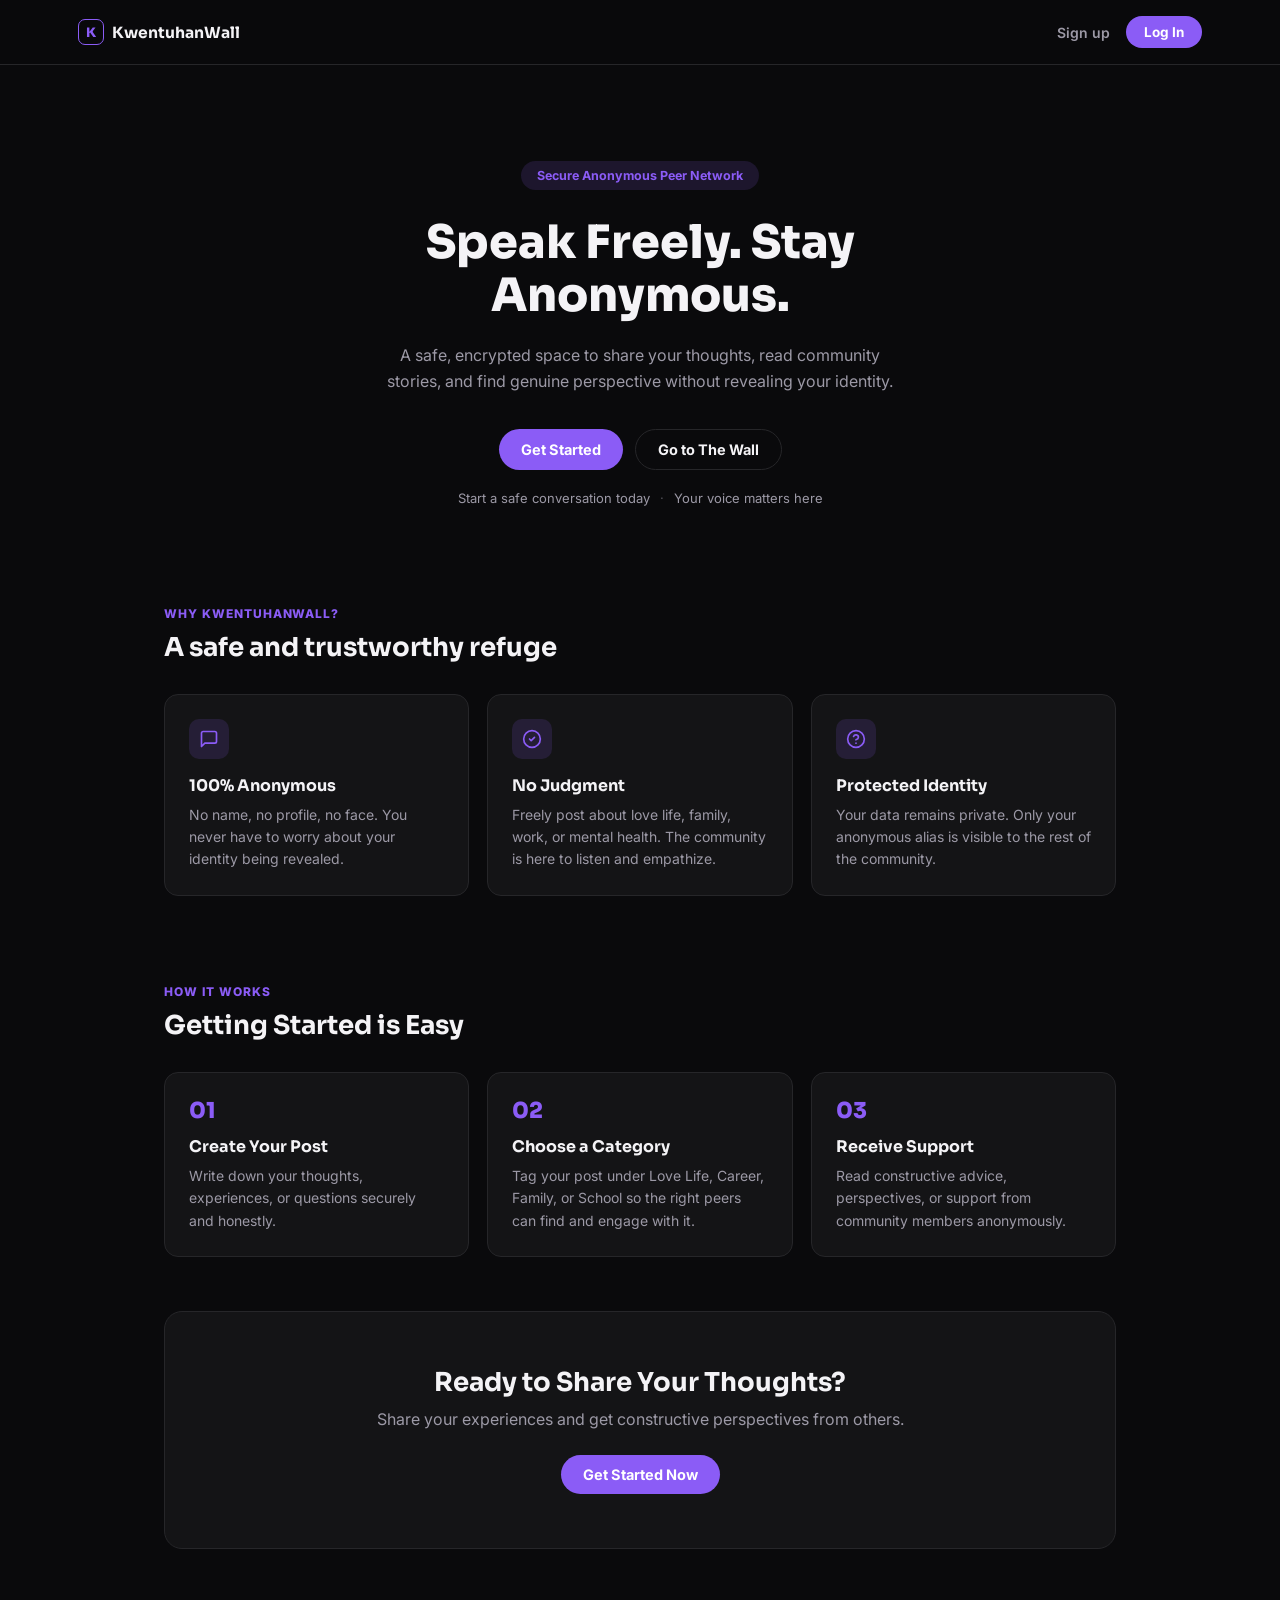
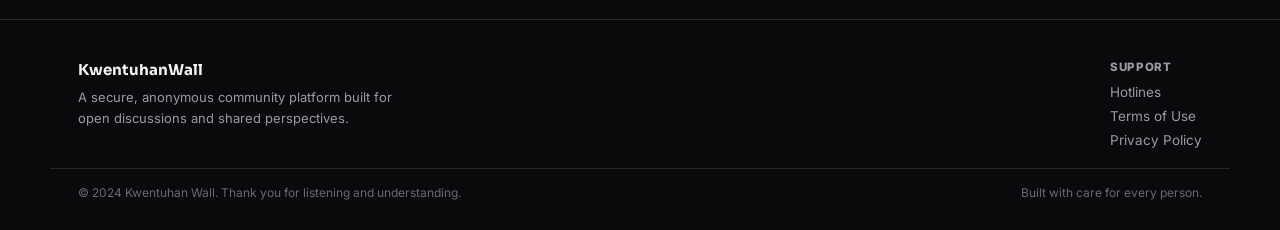
==== commit a1c822e3: "adding goggle" ====
--- a/index.html
+++ b/index.html
@@ -7,6 +7,7 @@
 <link rel="stylesheet" href="style.css" />
 <link rel="preconnect" href="https://fonts.googleapis.com">
 <link href="https://fonts.googleapis.com/css2?family=Sora:wght@400;600;700;800&family=Inter:wght@400;500;600&display=swap" rel="stylesheet">
+<script src="https://accounts.google.com/gsi/client" async defer></script>
 </head>
 <body class="kw">
 
@@ -17,30 +18,9 @@
         <span>KwentuhanWall</span>
       </div>
 
-      <nav class="kw-nav-links">
-        <a href="#wall">The Wall</a>
-        <a href="#write">Write</a>
-        <a href="#mystory">My Story</a>
-      </nav>
-
       <div class="kw-nav-actions">
-        <a class="kw-textlink" href="#signup">Sign up</a>
-        <button class="kw-btn kw-btn-primary kw-btn-sm">Log In</button>
-      </div>
-
-      <button class="kw-burger" id="burgerBtn" aria-label="Menu" aria-expanded="false">
-        <svg id="iconMenu" width="22" height="22" viewBox="0 0 24 24" fill="none" stroke="currentColor" stroke-width="2" stroke-linecap="round" stroke-linejoin="round"><line x1="4" y1="7" x2="20" y2="7"/><line x1="4" y1="12" x2="20" y2="12"/><line x1="4" y1="17" x2="20" y2="17"/></svg>
-        <svg id="iconClose" width="22" height="22" viewBox="0 0 24 24" fill="none" stroke="currentColor" stroke-width="2" stroke-linecap="round" stroke-linejoin="round" style="display:none"><line x1="18" y1="6" x2="6" y2="18"/><line x1="6" y1="6" x2="18" y2="18"/></svg>
-      </button>
-    </div>
-
-    <div class="kw-mobile-menu" id="mobileMenu" hidden>
-      <a href="#wall">The Wall</a>
-      <a href="#write">Write</a>
-      <a href="#mystory">My Story</a>
-      <div class="kw-mobile-actions">
-        <button class="kw-btn kw-btn-outline" style="width:100%">Sign up</button>
-        <button class="kw-btn kw-btn-primary" style="width:100%">Log In</button>
+        <a class="kw-textlink kw-signup-link" href="#signup" id="signupLink">Sign up</a>
+        <button class="kw-btn kw-btn-primary kw-btn-sm" id="loginBtn">Log In</button>
       </div>
     </div>
   </header>
@@ -54,7 +34,7 @@
         perspective without revealing your identity.
       </p>
       <div class="kw-hero-actions">
-        <button class="kw-btn kw-btn-primary">Get Started</button>
+        <button class="kw-btn kw-btn-primary kw-js-open-signup">Get Started</button>
         <button class="kw-btn kw-btn-outline">Go to The Wall</button>
       </div>
       <div class="kw-hero-meta">
@@ -118,7 +98,7 @@
       <div class="kw-cta">
         <h2>Ready to Share Your Thoughts?</h2>
         <p>Share your experiences and get constructive perspectives from others.</p>
-        <button class="kw-btn kw-btn-primary">Get Started Now</button>
+        <button class="kw-btn kw-btn-primary kw-js-open-signup">Get Started Now</button>
       </div>
     </section>
   </main>
@@ -142,6 +122,72 @@
     </div>
   </footer>
 
+  <!-- LOGIN MODAL -->
+  <div class="kw-overlay" id="loginOverlay" hidden>
+    <div class="kw-modal" role="dialog" aria-modal="true" aria-labelledby="loginTitle">
+      <button class="kw-modal-close" data-close-modal aria-label="Isara">
+        <svg width="16" height="16" viewBox="0 0 24 24" fill="none" stroke="currentColor" stroke-width="2.5" stroke-linecap="round" stroke-linejoin="round"><line x1="18" y1="6" x2="6" y2="18"/><line x1="6" y1="6" x2="18" y2="18"/></svg>
+      </button>
+      <div class="kw-auth-mark">K</div>
+      <h2 class="kw-auth-title" id="loginTitle">Sign In to KwentuhanWall</h2>
+      <p class="kw-modal-sub">Sign in securely to manage your posts and connect with peers.</p>
+
+      <div class="kw-g-btn-wrap">
+        <div class="kw-g-btn-visual">
+          <svg width="18" height="18" viewBox="0 0 48 48">
+            <path fill="#FFC107" d="M43.6 20.5H42V20H24v8h11.3c-1.6 4.6-6 8-11.3 8-6.6 0-12-5.4-12-12s5.4-12 12-12c3.1 0 5.9 1.1 8 3l5.7-5.7C34.6 6.1 29.6 4 24 4 12.9 4 4 12.9 4 24s8.9 20 20 20 20-8.9 20-20c0-1.3-.1-2.7-.4-3.5z"/>
+            <path fill="#FF3D00" d="M6.3 14.7l6.6 4.8C14.6 15.5 18.9 12 24 12c3.1 0 5.9 1.1 8 3l5.7-5.7C34.6 6.1 29.6 4 24 4 16.3 4 9.7 8.3 6.3 14.7z"/>
+            <path fill="#4CAF50" d="M24 44c5.5 0 10.4-1.9 14.3-5.1l-6.6-5.6C29.6 34.8 26.9 36 24 36c-5.2 0-9.6-3.3-11.2-8l-6.6 5.1C9.6 39.6 16.3 44 24 44z"/>
+            <path fill="#1976D2" d="M43.6 20.5H42V20H24v8h11.3c-.8 2.3-2.3 4.3-4.2 5.7l6.6 5.6C41.4 35.9 44 30.4 44 24c0-1.3-.1-2.7-.4-3.5z"/>
+          </svg>
+          <span>Log in with Google</span>
+        </div>
+        <div id="gLoginBtn" class="kw-g-btn-real"></div>
+      </div>
+
+      <p class="kw-auth-switch">Don't have an account? <button class="kw-textlink" data-open-signup>Sign up</button></p>
+
+      <div class="kw-auth-note">
+        <svg width="16" height="16" viewBox="0 0 24 24" fill="none" stroke="currentColor" stroke-width="2" stroke-linecap="round" stroke-linejoin="round" style="flex-shrink:0;margin-top:1px"><path d="M12 22s8-4 8-10V5l-8-3-8 3v7c0 6 8 10 8 10z"/></svg>
+        <span>Secure and confidential login. Your real identity remains completely hidden.</span>
+      </div>
+    </div>
+  </div>
+
+  <!-- SIGNUP MODAL -->
+  <div class="kw-overlay" id="signupOverlay" hidden>
+    <div class="kw-modal" role="dialog" aria-modal="true" aria-labelledby="signupTitle">
+      <button class="kw-modal-close" data-close-modal aria-label="Isara">
+        <svg width="16" height="16" viewBox="0 0 24 24" fill="none" stroke="currentColor" stroke-width="2.5" stroke-linecap="round" stroke-linejoin="round"><line x1="18" y1="6" x2="6" y2="18"/><line x1="6" y1="6" x2="18" y2="18"/></svg>
+      </button>
+      <div class="kw-auth-mark">K</div>
+      <h2 class="kw-auth-title" id="signupTitle">Sign Up to KwentuhanWall</h2>
+      <p class="kw-modal-sub">Create an account to start sharing and connecting with peers.</p>
+
+      <div class="kw-g-btn-wrap">
+        <div class="kw-g-btn-visual">
+          <svg width="18" height="18" viewBox="0 0 48 48">
+            <path fill="#FFC107" d="M43.6 20.5H42V20H24v8h11.3c-1.6 4.6-6 8-11.3 8-6.6 0-12-5.4-12-12s5.4-12 12-12c3.1 0 5.9 1.1 8 3l5.7-5.7C34.6 6.1 29.6 4 24 4 12.9 4 4 12.9 4 24s8.9 20 20 20 20-8.9 20-20c0-1.3-.1-2.7-.4-3.5z"/>
+            <path fill="#FF3D00" d="M6.3 14.7l6.6 4.8C14.6 15.5 18.9 12 24 12c3.1 0 5.9 1.1 8 3l5.7-5.7C34.6 6.1 29.6 4 24 4 16.3 4 9.7 8.3 6.3 14.7z"/>
+            <path fill="#4CAF50" d="M24 44c5.5 0 10.4-1.9 14.3-5.1l-6.6-5.6C29.6 34.8 26.9 36 24 36c-5.2 0-9.6-3.3-11.2-8l-6.6 5.1C9.6 39.6 16.3 44 24 44z"/>
+            <path fill="#1976D2" d="M43.6 20.5H42V20H24v8h11.3c-.8 2.3-2.3 4.3-4.2 5.7l6.6 5.6C41.4 35.9 44 30.4 44 24c0-1.3-.1-2.7-.4-3.5z"/>
+          </svg>
+          <span>Sign up with Google</span>
+        </div>
+        <div id="gSignupBtn" class="kw-g-btn-real"></div>
+      </div>
+
+      <p class="kw-auth-switch">Already have an account? <button class="kw-textlink" data-open-login>Log in</button></p>
+
+      <div class="kw-auth-note">
+        <svg width="16" height="16" viewBox="0 0 24 24" fill="none" stroke="currentColor" stroke-width="2" stroke-linecap="round" stroke-linejoin="round" style="flex-shrink:0;margin-top:1px"><path d="M12 22s8-4 8-10V5l-8-3-8 3v7c0 6 8 10 8 10z"/></svg>
+        <span>Protected registration. Your real-world identity stays completely hidden from the public feed.</span>
+      </div>
+    </div>
+  </div>
+
+  <div class="kw-toast" id="toast" hidden></div>
+
   <script src="script.js"></script>
 </body>
 </html>
--- a/style.css
+++ b/style.css
@@ -15,6 +15,17 @@
 .kw *, .kw *::before, .kw *::after { box-sizing: border-box; }
 .kw h1, .kw h2, .kw h3 { font-family: 'Sora', sans-serif; }
 
+/* Remove the default tap/click highlight, keep focus visible for keyboard users */
+.kw a, .kw button {
+  -webkit-tap-highlight-color: transparent;
+  outline: none;
+}
+.kw a:focus, .kw button:focus { outline: none; }
+.kw a:focus-visible, .kw button:focus-visible {
+  outline: 2px solid var(--purple);
+  outline-offset: 2px;
+}
+
 /* NAV */
 .kw-nav {
   position: sticky; top: 0; z-index: 30;
@@ -38,24 +49,19 @@
   display: flex; align-items: center; justify-content: center;
   font-size: 13px; font-weight: 800;
 }
-.kw-nav-links { display: flex; gap: 26px; flex: 1; justify-content: center; }
-.kw-nav-links a { color: var(--text-dim); text-decoration: none; font-size: 14px; font-weight: 500; }
-.kw-nav-links a:hover { color: var(--text); }
+
 .kw-nav-actions { display: flex; align-items: center; gap: 16px; }
 .kw-textlink { color: var(--text-dim); text-decoration: none; font-size: 14px; font-weight: 600; }
 .kw-textlink:hover { color: var(--text); }
-
-.kw-burger {
-  display: none; background: none; border: none; color: var(--text);
-  cursor: pointer; padding: 4px;
-}
-.kw-mobile-menu {
-  display: flex; flex-direction: column; gap: 4px;
-  padding: 8px 20px 20px; border-top: 1px solid var(--border);
-}
-.kw-mobile-menu[hidden] { display: none; }
-.kw-mobile-menu a { color: var(--text-dim); text-decoration: none; font-size: 15px; font-weight: 600; padding: 10px 4px; }
-.kw-mobile-actions { display: flex; flex-direction: column; gap: 10px; margin-top: 10px; }
+button.kw-textlink {
+  background: none;
+  border: none;
+  padding: 0;
+  margin: 0;
+  cursor: pointer;
+  font-family: 'Inter', sans-serif;
+}
+
 
 /* BUTTONS */
 .kw-btn {
@@ -121,14 +127,103 @@
 
 /* RESPONSIVE */
 @media (max-width: 860px) {
-  .kw-nav-links, .kw-nav-actions { display: none; }
-  .kw-burger { display: block; }
+  .kw-nav-links { display: none; }
+  .kw-signup-link { display: none; }
   .kw-grid-3 { grid-template-columns: 1fr; }
   .kw-hero { padding: 64px 20px 44px; }
   .kw-section { padding: 36px 20px; }
+}
+@media (max-width: 400px) {
+  .kw-logo span:last-child { font-size: 14px; }
+  .kw-nav-inner { padding: 14px 16px; }
 }
 @media (max-width: 480px) {
   .kw-hero-actions { flex-direction: column; align-items: stretch; }
   .kw-hero-actions .kw-btn { width: 100%; }
   .kw-cta { padding: 40px 22px; }
+}
+/* AUTH MODAL */
+.kw-overlay {
+  position: fixed; inset: 0; z-index: 100;
+  background: rgba(0,0,0,0.6);
+  -webkit-backdrop-filter: blur(4px);
+  backdrop-filter: blur(4px);
+  display: flex; align-items: center; justify-content: center;
+  padding: 20px;
+}
+.kw-overlay[hidden] { display: none; }
+.kw-modal {
+  position: relative;
+  background: var(--card); border: 1px solid var(--border); border-radius: 20px;
+  width: 100%; max-width: 420px;
+  padding: 40px 32px 28px;
+  text-align: center;
+  box-shadow: 0 30px 60px -20px rgba(0,0,0,0.6);
+}
+.kw-modal-close {
+  position: absolute; top: 16px; right: 16px;
+  width: 32px; height: 32px; border-radius: 50%;
+  background: #1E1E22; border: none; color: var(--text-dim); cursor: pointer;
+  display: flex; align-items: center; justify-content: center;
+}
+.kw-modal-close:hover { color: var(--text); }
+.kw-auth-mark {
+  width: 46px; height: 46px; margin: 0 auto 20px;
+  border-radius: 12px; border: 1.5px solid var(--purple); color: var(--purple);
+  display: flex; align-items: center; justify-content: center;
+  font-family: 'Sora', sans-serif; font-weight: 800; font-size: 18px;
+}
+.kw-auth-title { font-size: 22px; font-weight: 800; margin: 0 0 10px; }
+.kw-modal-sub { color: var(--text-dim); font-size: 14px; line-height: 1.55; margin: 0 0 26px; }
+
+.kw-g-btn-slot { display: flex; justify-content: center; margin-bottom: 22px; min-height: 44px; }
+
+/* Custom-styled Google button, with the real Google button invisibly
+   overlaid on top so clicks are 100% real, while the look stays ours. */
+.kw-g-btn-wrap {
+  position: relative;
+  width: 100%; max-width: 300px;
+  height: 46px;
+  margin: 0 auto 22px;
+  border-radius: 999px;
+  overflow: hidden;
+}
+.kw-g-btn-visual {
+  position: absolute; inset: 0;
+  display: flex; align-items: center; justify-content: center; gap: 10px;
+  background: #000; color: #fff;
+  border: 1px solid #3A3A3A; border-radius: 999px;
+  font-family: 'Inter', sans-serif; font-weight: 600; font-size: 14.5px;
+  pointer-events: none;
+}
+.kw-g-btn-wrap:hover .kw-g-btn-visual { background: #1A1A1A; }
+.kw-g-btn-real {
+  position: absolute; inset: 0;
+  opacity: 0.001; /* invisible but still clickable/rendered by Google */
+}
+.kw-g-btn-real iframe { width: 100% !important; }
+
+.kw-auth-switch { font-size: 14px; color: var(--text-dim); margin: 0 0 24px; }
+.kw-auth-switch .kw-textlink { color: var(--purple); text-decoration: underline; }
+
+.kw-auth-note {
+  display: flex; align-items: flex-start; gap: 10px; text-align: left;
+  background: rgba(139,92,246,0.08); border-radius: 12px; padding: 14px 16px;
+  font-size: 13px; color: var(--text-dim); line-height: 1.55;
+}
+.kw-auth-note svg { color: var(--purple); }
+
+/* TOAST */
+.kw-toast {
+  position: fixed; bottom: 26px; left: 50%; transform: translateX(-50%);
+  background: var(--card); border: 1px solid var(--border); color: var(--text);
+  padding: 12px 22px; border-radius: 999px; font-size: 13.5px; font-weight: 600;
+  z-index: 110; max-width: 90vw; text-align: center;
+}
+.kw-toast[hidden] { display: none; }
+
+.kw-user-chip {
+  font-size: 13.5px; font-weight: 600; color: var(--text);
+  background: var(--card); border: 1px solid var(--border);
+  padding: 8px 14px; border-radius: 999px;
 }
